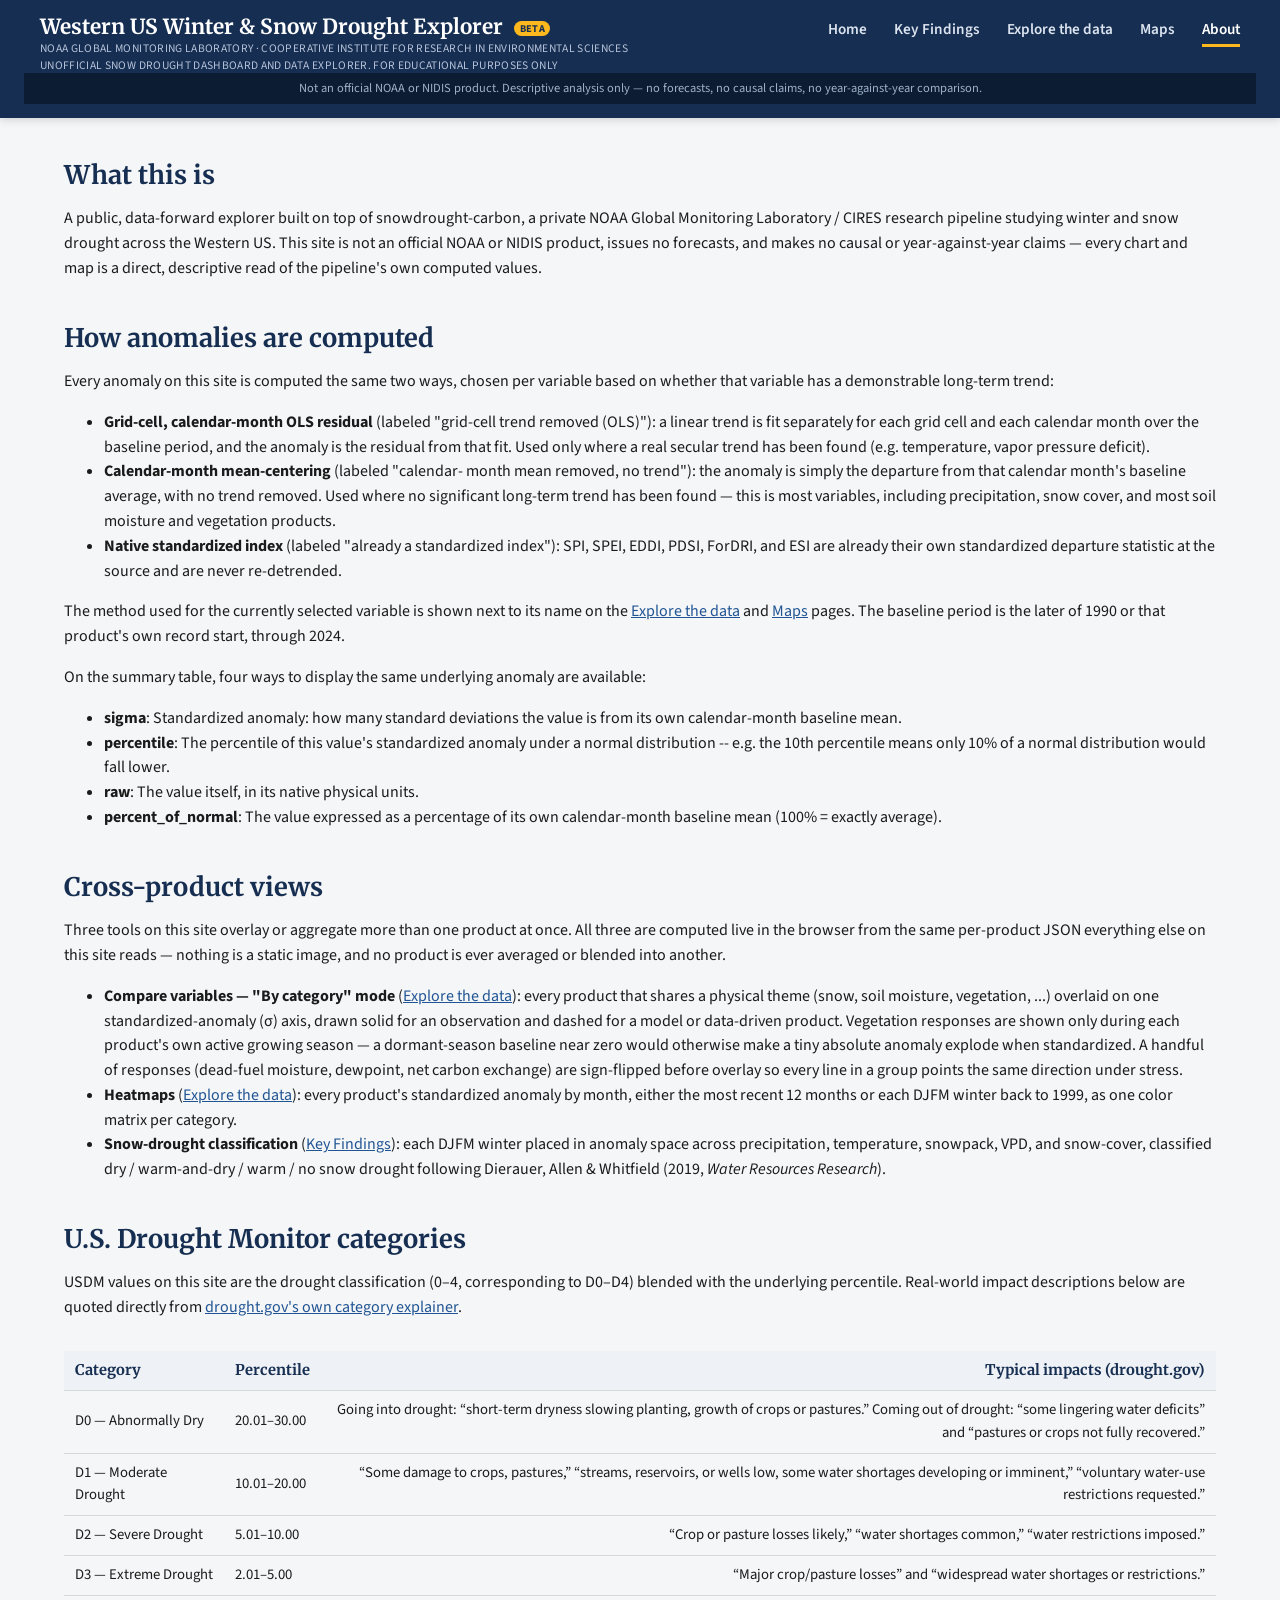
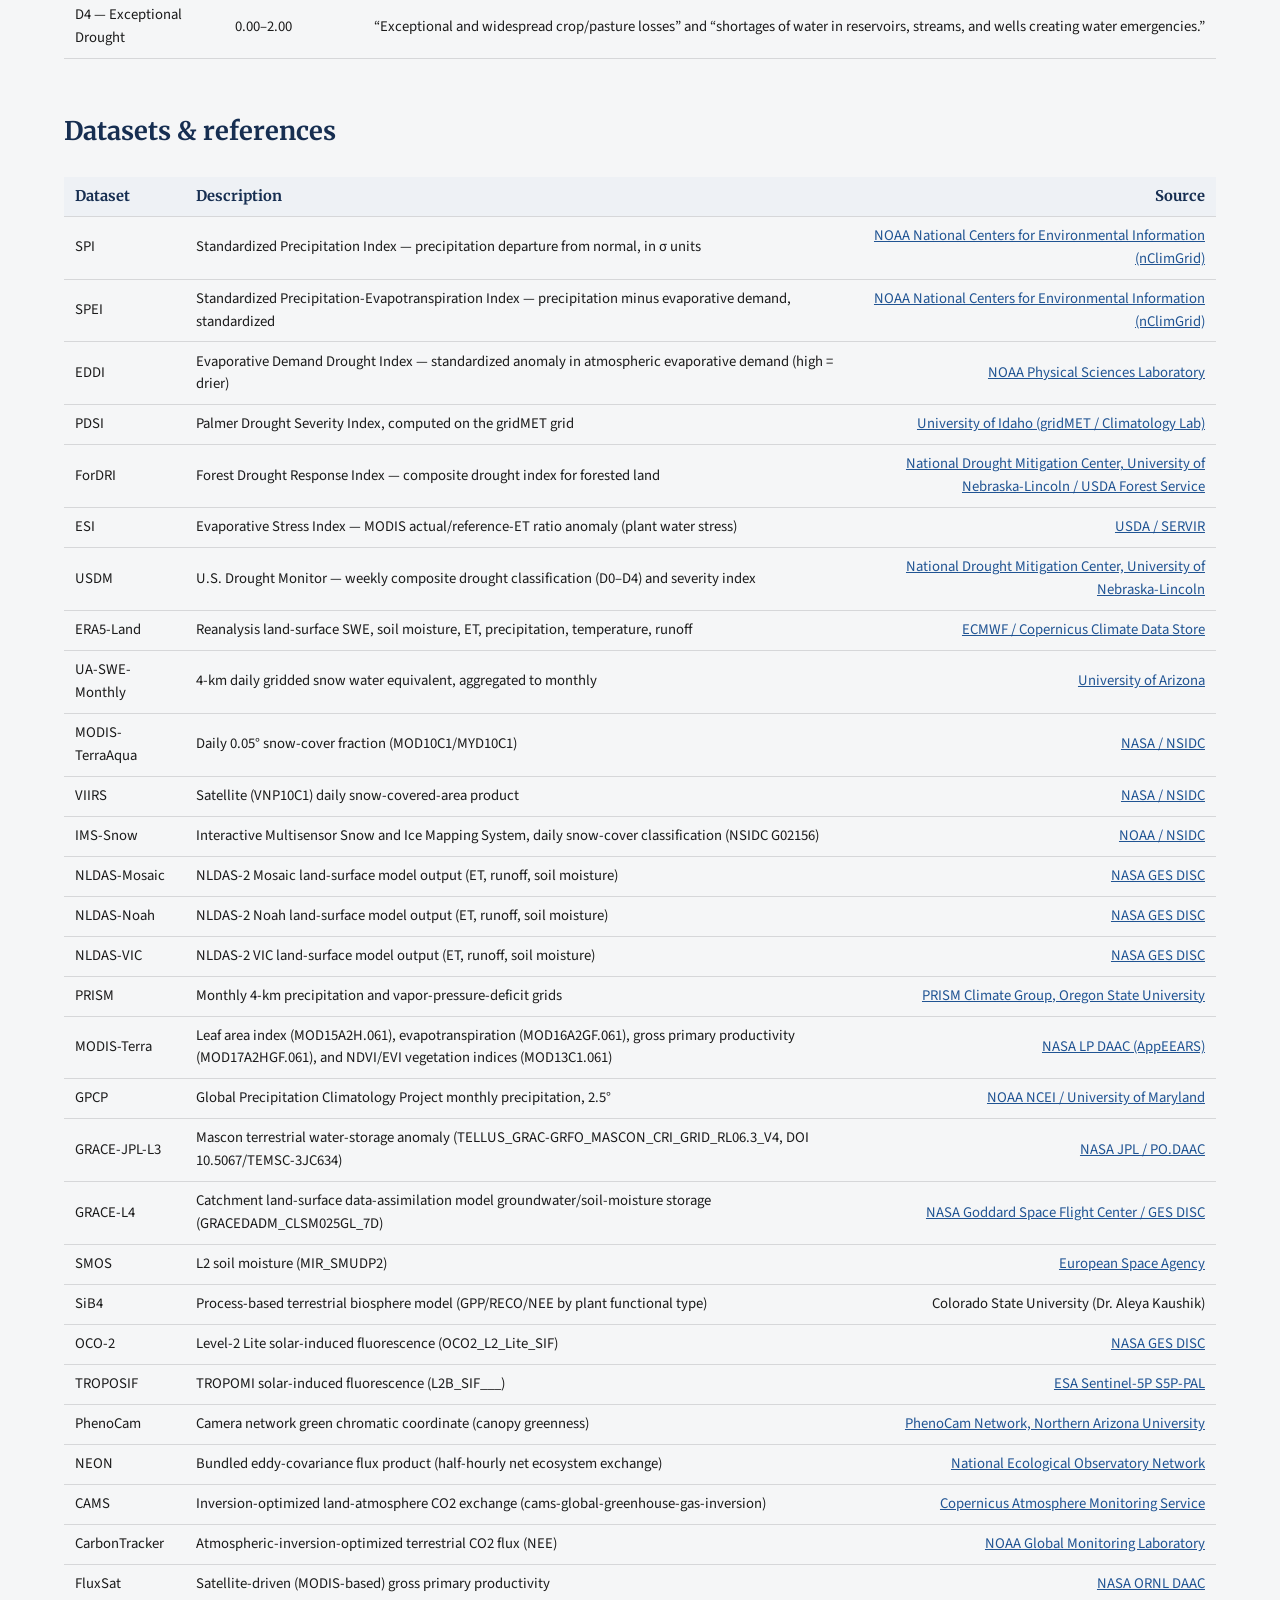
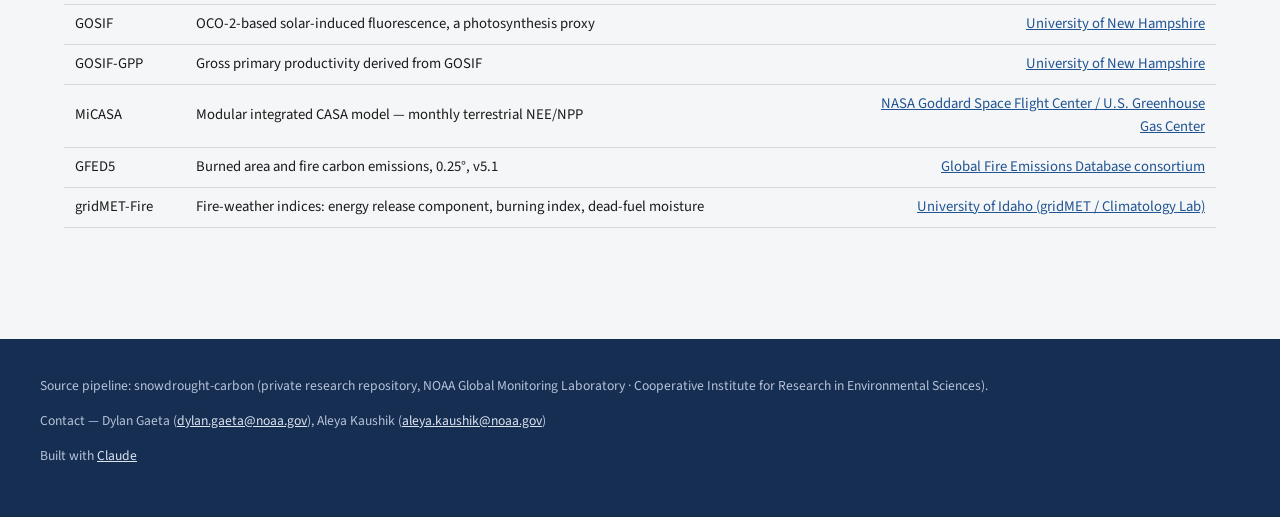
==== about.html @ bb9e718d "Data-driven region UI, accessibility fixes, local-dev R2 fallback, map legend/toggle fixes - Region " ====
<!DOCTYPE html>
<html lang="en">
<head>
<meta charset="UTF-8">
<meta name="viewport" content="width=device-width, initial-scale=1.0">
<meta name="description" content="Methodology, data sources, and references for the Western US Winter &amp; Snow Drought Explorer -- an unofficial, descriptive-only research dashboard.">
<title>About &mdash; 2025-2026 Western US Snow Drought Explorer</title>
<link rel="icon" href="data:image/svg+xml,%3Csvg xmlns='http://www.w3.org/2000/svg' viewBox='0 0 24 24'%3E%3Cg stroke='%23162e51' stroke-width='2' stroke-linecap='round'%3E%3Cline x1='12' y1='2' x2='12' y2='22'/%3E%3Cline x1='4' y1='6' x2='20' y2='18'/%3E%3Cline x1='4' y1='18' x2='20' y2='6'/%3E%3C/g%3E%3C/svg%3E">
<link rel="preconnect" href="https://fonts.googleapis.com">
<link href="https://fonts.googleapis.com/css2?family=Source+Sans+Pro:wght@400;600;700&family=Merriweather:wght@700;900&display=swap" rel="stylesheet">
<link rel="stylesheet" href="css/style.css">
</head>
<body>

<header class="site-header">
  <div class="header-inner">
    <h1 class="wordmark-h1"><a class="wordmark" href="index.html">Western US Winter &amp; Snow Drought Explorer <span class="beta-tag">BETA</span>
      <small>NOAA Global Monitoring Laboratory &middot; Cooperative Institute for Research in Environmental Sciences</small>
      <small>Unofficial snow drought dashboard and data explorer. For educational purposes only</small>
    </a></h1>
    <nav class="site-nav">
      <a href="index.html">Home</a>
      <a href="findings.html">Key Findings</a>
      <a href="explore.html">Explore the data</a>
      <a href="maps.html">Maps</a>
      <a href="about.html" class="active">About</a>
    </nav>
  </div>
  <div class="attribution-bar">
    Not an official NOAA or NIDIS product. Descriptive analysis only &mdash; no forecasts, no causal claims, no year-against-year comparison.
  </div>
</header>

<main>

  <section id="what-this-is">
    <h2>What this is</h2>
    <p>
      A public, data-forward explorer built on top of snowdrought-carbon, a
      private NOAA Global Monitoring Laboratory / CIRES research pipeline
      studying winter and snow drought across the Western US. This site is
      not an official NOAA or NIDIS product, issues no forecasts, and makes
      no causal or year-against-year claims &mdash; every chart and map is a
      direct, descriptive read of the pipeline's own computed values.
    </p>
  </section>

  <section id="methodology">
    <h2>How anomalies are computed</h2>
    <p>
      Every anomaly on this site is computed the same two ways, chosen per
      variable based on whether that variable has a demonstrable long-term
      trend:
    </p>
    <ul>
      <li><strong>Grid-cell, calendar-month OLS residual</strong> (labeled
        "grid-cell trend removed (OLS)"): a linear trend is fit separately
        for each grid cell and each calendar month over the baseline
        period, and the anomaly is the residual from that fit. Used only
        where a real secular trend has been found (e.g. temperature,
        vapor pressure deficit).</li>
      <li><strong>Calendar-month mean-centering</strong> (labeled "calendar-
        month mean removed, no trend"): the anomaly is simply the departure
        from that calendar month's baseline average, with no trend
        removed. Used where no significant long-term trend has been found
        &mdash; this is most variables, including precipitation, snow
        cover, and most soil moisture and vegetation products.</li>
      <li><strong>Native standardized index</strong> (labeled "already a
        standardized index"): SPI, SPEI, EDDI, PDSI, ForDRI, and ESI are
        already their own standardized departure statistic at the source
        and are never re-detrended.</li>
    </ul>
    <p>
      The method used for the currently selected variable is shown next to
      its name on the <a href="explore.html">Explore the data</a> and
      <a href="maps.html">Maps</a> pages. The baseline period is the later
      of 1990 or that product's own record start, through 2024.
    </p>
    <p>
      On the summary table, four ways to display the same underlying
      anomaly are available:
    </p>
    <ul id="value-type-list"></ul>
  </section>

  <section id="cross-product-methodology">
    <h2>Cross-product views</h2>
    <p>
      Three tools on this site overlay or aggregate more than one product at
      once. All three are computed live in the browser from the same
      per-product JSON everything else on this site reads &mdash; nothing is
      a static image, and no product is ever averaged or blended into
      another.
    </p>
    <ul>
      <li><strong>Compare variables &mdash; "By category" mode</strong>
        (<a href="explore.html#compare">Explore the data</a>): every product
        that shares a physical theme (snow, soil moisture, vegetation, ...)
        overlaid on one standardized-anomaly (&sigma;) axis, drawn solid for
        an observation and dashed for a model or data-driven product.
        Vegetation responses are shown only during each product's own active
        growing season &mdash; a dormant-season baseline near zero would
        otherwise make a tiny absolute anomaly explode when standardized. A
        handful of responses (dead-fuel moisture, dewpoint, net carbon
        exchange) are sign-flipped before overlay so every line in a group
        points the same direction under stress.</li>
      <li><strong>Heatmaps</strong> (<a href="explore.html#heatmaps">Explore
        the data</a>): every product's standardized anomaly by month, either
        the most recent 12 months or each DJFM winter back to 1999, as one
        color matrix per category.</li>
      <li><strong>Snow-drought classification</strong>
        (<a href="findings.html">Key Findings</a>): each DJFM winter placed
        in anomaly space across precipitation, temperature, snowpack, VPD,
        and snow-cover, classified dry / warm-and-dry / warm / no snow
        drought following Dierauer, Allen &amp; Whitfield (2019, <em>Water
        Resources Research</em>).</li>
    </ul>
  </section>

  <section id="usdm-classification">
    <h2>U.S. Drought Monitor categories</h2>
    <p>USDM values on this site are the drought classification (0&ndash;4,
      corresponding to D0&ndash;D4) blended with the underlying percentile.
      Real-world impact descriptions below are quoted directly from
      <a href="https://www.drought.gov/explaining-drought-category-maps" target="_blank" rel="noopener">drought.gov's own category explainer</a>.</p>
    <div style="overflow-x:auto;">
      <table class="headline-table">
        <thead><tr><th>Category</th><th>Percentile</th><th>Typical impacts (drought.gov)</th></tr></thead>
        <tbody>
          <tr><td>D0 &mdash; Abnormally Dry</td><td>20.01&ndash;30.00</td><td>Going into drought: &ldquo;short-term dryness slowing planting, growth of crops or pastures.&rdquo; Coming out of drought: &ldquo;some lingering water deficits&rdquo; and &ldquo;pastures or crops not fully recovered.&rdquo;</td></tr>
          <tr><td>D1 &mdash; Moderate Drought</td><td>10.01&ndash;20.00</td><td>&ldquo;Some damage to crops, pastures,&rdquo; &ldquo;streams, reservoirs, or wells low, some water shortages developing or imminent,&rdquo; &ldquo;voluntary water-use restrictions requested.&rdquo;</td></tr>
          <tr><td>D2 &mdash; Severe Drought</td><td>5.01&ndash;10.00</td><td>&ldquo;Crop or pasture losses likely,&rdquo; &ldquo;water shortages common,&rdquo; &ldquo;water restrictions imposed.&rdquo;</td></tr>
          <tr><td>D3 &mdash; Extreme Drought</td><td>2.01&ndash;5.00</td><td>&ldquo;Major crop/pasture losses&rdquo; and &ldquo;widespread water shortages or restrictions.&rdquo;</td></tr>
          <tr><td>D4 &mdash; Exceptional Drought</td><td>0.00&ndash;2.00</td><td>&ldquo;Exceptional and widespread crop/pasture losses&rdquo; and &ldquo;shortages of water in reservoirs, streams, and wells creating water emergencies.&rdquo;</td></tr>
        </tbody>
      </table>
    </div>
  </section>

  <section id="references">
    <h2>Datasets &amp; references</h2>
    <div style="overflow-x:auto;">
      <table class="headline-table">
        <thead><tr><th>Dataset</th><th>Description</th><th>Source</th></tr></thead>
        <tbody>
          <tr><td>SPI</td><td>Standardized Precipitation Index &mdash; precipitation departure from normal, in &sigma; units</td><td><a href="https://www.drought.gov/data-maps-tools/us-gridded-standardized-precipitation-index-spi-nclimgrid-monthly" target="_blank" rel="noopener">NOAA National Centers for Environmental Information (nClimGrid)</a></td></tr>
          <tr><td>SPEI</td><td>Standardized Precipitation-Evapotranspiration Index &mdash; precipitation minus evaporative demand, standardized</td><td><a href="https://www.drought.gov/data-maps-tools/us-gridded-standardized-precipitation-index-spei-nclimgrid-monthly" target="_blank" rel="noopener">NOAA National Centers for Environmental Information (nClimGrid)</a></td></tr>
          <tr><td>EDDI</td><td>Evaporative Demand Drought Index &mdash; standardized anomaly in atmospheric evaporative demand (high = drier)</td><td><a href="https://psl.noaa.gov/eddi/" target="_blank" rel="noopener">NOAA Physical Sciences Laboratory</a></td></tr>
          <tr><td>PDSI</td><td>Palmer Drought Severity Index, computed on the gridMET grid</td><td><a href="https://www.drought.gov/data-maps-tools/us-gridded-palmer-drought-severity-index-pdsi-gridmet" target="_blank" rel="noopener">University of Idaho (gridMET / Climatology Lab)</a></td></tr>
          <tr><td>ForDRI</td><td>Forest Drought Response Index &mdash; composite drought index for forested land</td><td><a href="https://fordri.unl.edu" target="_blank" rel="noopener">National Drought Mitigation Center, University of Nebraska-Lincoln / USDA Forest Service</a></td></tr>
          <tr><td>ESI</td><td>Evaporative Stress Index &mdash; MODIS actual/reference-ET ratio anomaly (plant water stress)</td><td><a href="https://gis1.servirglobal.net/data/esi" target="_blank" rel="noopener">USDA / SERVIR</a></td></tr>
          <tr><td>USDM</td><td>U.S. Drought Monitor &mdash; weekly composite drought classification (D0&ndash;D4) and severity index</td><td><a href="https://droughtmonitor.unl.edu/" target="_blank" rel="noopener">National Drought Mitigation Center, University of Nebraska-Lincoln</a></td></tr>
          <tr><td>ERA5-Land</td><td>Reanalysis land-surface SWE, soil moisture, ET, precipitation, temperature, runoff</td><td><a href="https://cds.climate.copernicus.eu/" target="_blank" rel="noopener">ECMWF / Copernicus Climate Data Store</a></td></tr>
          <tr><td>UA-SWE-Monthly</td><td>4-km daily gridded snow water equivalent, aggregated to monthly</td><td><a href="https://climate.arizona.edu/data/UA_SWE/DailyData_4km" target="_blank" rel="noopener">University of Arizona</a></td></tr>
          <tr><td>MODIS-TerraAqua</td><td>Daily 0.05&deg; snow-cover fraction (MOD10C1/MYD10C1)</td><td><a href="https://nsidc.org/data/mod10c1" target="_blank" rel="noopener">NASA / NSIDC</a></td></tr>
          <tr><td>VIIRS</td><td>Satellite (VNP10C1) daily snow-covered-area product</td><td><a href="https://nsidc.org/data/vnp10c1" target="_blank" rel="noopener">NASA / NSIDC</a></td></tr>
          <tr><td>IMS-Snow</td><td>Interactive Multisensor Snow and Ice Mapping System, daily snow-cover classification (NSIDC G02156)</td><td><a href="https://nsidc.org/data/g02156" target="_blank" rel="noopener">NOAA / NSIDC</a></td></tr>
          <tr><td>NLDAS-Mosaic</td><td>NLDAS-2 Mosaic land-surface model output (ET, runoff, soil moisture)</td><td><a href="https://ldas.gsfc.nasa.gov/nldas" target="_blank" rel="noopener">NASA GES DISC</a></td></tr>
          <tr><td>NLDAS-Noah</td><td>NLDAS-2 Noah land-surface model output (ET, runoff, soil moisture)</td><td><a href="https://ldas.gsfc.nasa.gov/nldas" target="_blank" rel="noopener">NASA GES DISC</a></td></tr>
          <tr><td>NLDAS-VIC</td><td>NLDAS-2 VIC land-surface model output (ET, runoff, soil moisture)</td><td><a href="https://ldas.gsfc.nasa.gov/nldas" target="_blank" rel="noopener">NASA GES DISC</a></td></tr>
          <tr><td>PRISM</td><td>Monthly 4-km precipitation and vapor-pressure-deficit grids</td><td><a href="https://services.nacse.org/prism/data/get/us/4km/" target="_blank" rel="noopener">PRISM Climate Group, Oregon State University</a></td></tr>
          <tr><td>MODIS-Terra</td><td>Leaf area index (MOD15A2H.061), evapotranspiration (MOD16A2GF.061), gross primary productivity (MOD17A2HGF.061), and NDVI/EVI vegetation indices (MOD13C1.061)</td><td><a href="https://appeears.earthdatacloud.nasa.gov/" target="_blank" rel="noopener">NASA LP DAAC (AppEEARS)</a></td></tr>
          <tr><td>GPCP</td><td>Global Precipitation Climatology Project monthly precipitation, 2.5&deg;</td><td><a href="https://www.ncei.noaa.gov/products/global-precipitation-climatology-project" target="_blank" rel="noopener">NOAA NCEI / University of Maryland</a></td></tr>
          <tr><td>GRACE-JPL-L3</td><td>Mascon terrestrial water-storage anomaly (TELLUS_GRAC-GRFO_MASCON_CRI_GRID_RL06.3_V4, DOI 10.5067/TEMSC-3JC634)</td><td><a href="https://podaac.jpl.nasa.gov/dataset/TELLUS_GRAC-GRFO_MASCON_CRI_GRID_RL06.3_V4" target="_blank" rel="noopener">NASA JPL / PO.DAAC</a></td></tr>
          <tr><td>GRACE-L4</td><td>Catchment land-surface data-assimilation model groundwater/soil-moisture storage (GRACEDADM_CLSM025GL_7D)</td><td><a href="https://earth.gsfc.nasa.gov/hydro/data/groundwater-and-soil-moisture-conditions-grace-data-assimilation" target="_blank" rel="noopener">NASA Goddard Space Flight Center / GES DISC</a></td></tr>
          <tr><td>SMOS</td><td>L2 soil moisture (MIR_SMUDP2)</td><td><a href="https://earth.esa.int/eogateway/missions/smos" target="_blank" rel="noopener">European Space Agency</a></td></tr>
          <tr><td>SiB4</td><td>Process-based terrestrial biosphere model (GPP/RECO/NEE by plant functional type)</td><td>Colorado State University (Dr. Aleya Kaushik)</td></tr>
          <tr><td>OCO-2</td><td>Level-2 Lite solar-induced fluorescence (OCO2_L2_Lite_SIF)</td><td><a href="https://disc.gsfc.nasa.gov/" target="_blank" rel="noopener">NASA GES DISC</a></td></tr>
          <tr><td>TROPOSIF</td><td>TROPOMI solar-induced fluorescence (L2B_SIF___)</td><td><a href="https://s5p-pal.com/" target="_blank" rel="noopener">ESA Sentinel-5P S5P-PAL</a></td></tr>
          <tr><td>PhenoCam</td><td>Camera network green chromatic coordinate (canopy greenness)</td><td><a href="https://phenocam.nau.edu/" target="_blank" rel="noopener">PhenoCam Network, Northern Arizona University</a></td></tr>
          <tr><td>NEON</td><td>Bundled eddy-covariance flux product (half-hourly net ecosystem exchange)</td><td><a href="https://data.neonscience.org/data-products/DP4.00200.001" target="_blank" rel="noopener">National Ecological Observatory Network</a></td></tr>
          <tr><td>CAMS</td><td>Inversion-optimized land-atmosphere CO2 exchange (cams-global-greenhouse-gas-inversion)</td><td><a href="https://ads.atmosphere.copernicus.eu/" target="_blank" rel="noopener">Copernicus Atmosphere Monitoring Service</a></td></tr>
          <tr><td>CarbonTracker</td><td>Atmospheric-inversion-optimized terrestrial CO2 flux (NEE)</td><td><a href="https://gml.noaa.gov/ccgg/carbontracker/" target="_blank" rel="noopener">NOAA Global Monitoring Laboratory</a></td></tr>
          <tr><td>FluxSat</td><td>Satellite-driven (MODIS-based) gross primary productivity</td><td><a href="https://www.earthdata.nasa.gov/data/catalog/ornl-cloud-fluxsat-gpp-fpar-1835-2" target="_blank" rel="noopener">NASA ORNL DAAC</a></td></tr>
          <tr><td>GOSIF</td><td>OCO-2-based solar-induced fluorescence, a photosynthesis proxy</td><td><a href="https://data.globalecology.unh.edu/data/GOSIF_v2/Monthly/" target="_blank" rel="noopener">University of New Hampshire</a></td></tr>
          <tr><td>GOSIF-GPP</td><td>Gross primary productivity derived from GOSIF</td><td><a href="https://data.globalecology.unh.edu/data/GOSIF-GPP_v3/Monthly/Mean/" target="_blank" rel="noopener">University of New Hampshire</a></td></tr>
          <tr><td>MiCASA</td><td>Modular integrated CASA model &mdash; monthly terrestrial NEE/NPP</td><td><a href="https://earth.gov/ghgcenter/data-catalog/micasa-carbonflux-grid-v1" target="_blank" rel="noopener">NASA Goddard Space Flight Center / U.S. Greenhouse Gas Center</a></td></tr>
          <tr><td>GFED5</td><td>Burned area and fire carbon emissions, 0.25&deg;, v5.1</td><td><a href="https://www.globalfiredata.org/data.html" target="_blank" rel="noopener">Global Fire Emissions Database consortium</a></td></tr>
          <tr><td>gridMET-Fire</td><td>Fire-weather indices: energy release component, burning index, dead-fuel moisture</td><td><a href="https://www.northwestknowledge.net/metdata/data" target="_blank" rel="noopener">University of Idaho (gridMET / Climatology Lab)</a></td></tr>
        </tbody>
      </table>
    </div>
  </section>

</main>

<footer class="site-footer">
  <div class="footer-inner">
    <p>
      Source pipeline: snowdrought-carbon (private research repository, NOAA
      Global Monitoring Laboratory &middot; Cooperative Institute for
      Research in Environmental Sciences).
    </p>
    <p id="contact">
      Contact &mdash;
      Dylan Gaeta (<a href="mailto:dylan.gaeta@noaa.gov">dylan.gaeta@noaa.gov</a>),
      Aleya Kaushik (<a href="mailto:aleya.kaushik@noaa.gov">aleya.kaushik@noaa.gov</a>)
    </p>
    <p id="built-with">Built with <a href="https://claude.com/claude-code" target="_blank" rel="noopener">Claude</a></p>
  </div>
</footer>

<script src="js/common.js"></script>
<script>
async function init() {
  await loadManifest();
  const list = document.getElementById("value-type-list");
  Object.entries(manifest.value_type_glossary || {}).forEach(([key, text]) => {
    const li = document.createElement("li");
    li.innerHTML = `<strong>${key}</strong>: ${text}`;
    list.appendChild(li);
  });
}
init();
</script>
</body>
</html>
---- css/style.css ----
/* Design tokens drawn from the USWDS/NOAA drought.gov institutional family
   (navy/blue/gold token system, Source Sans Pro + Merriweather) -- no NOAA,
   NIDIS, or NSIDC logos/seals reproduced; this is an independent research
   site, not an official federal page, so no .gov trust banner either. */
:root {
  --navy: #162e51;
  --blue: #0071bc;
  --blue-dark: #205493;
  --gold: #fdb81e;
  --bg: #f5f6f7;
  --bg-panel: #ffffff;
  --border: #d6d7d9;
  --text: #1b1b1b;
  --text-muted: #565c65;

  --cat-drought: #8C6D31;
  --cat-snow: #56B4E9;
  --cat-climate: #C43C39;
  --cat-precipitation: #1F4E79;
  --cat-soil_moisture: #2878B5;
  --cat-vegetation: #228B22;
  --cat-fire: #4D4D4D;

  --font-heading: 'Merriweather', Georgia, serif;
  --font-body: 'Source Sans Pro', -apple-system, BlinkMacSystemFont, 'Segoe UI', sans-serif;

  --radius-sm: 6px;
  --radius-md: 10px;
  --shadow-sm: 0 1px 2px rgba(22, 46, 81, 0.06), 0 1px 1px rgba(22, 46, 81, 0.04);
  --shadow-md: 0 4px 12px rgba(22, 46, 81, 0.10), 0 1px 3px rgba(22, 46, 81, 0.08);
  --shadow-focus: 0 0 0 3px rgba(0, 113, 188, 0.28);
  --transition: 150ms ease;
}

* { box-sizing: border-box; }

:focus-visible {
  outline: 2px solid var(--blue);
  outline-offset: 2px;
}

html { scroll-behavior: smooth; }

body {
  margin: 0;
  font-family: var(--font-body);
  font-size: 16px;
  line-height: 1.55;
  color: var(--text);
  background: var(--bg);
}

h1, h2, h3, h4 { font-family: var(--font-heading); color: var(--navy); line-height: 1.25; }
h1 { font-size: 2.3rem; margin: 0 0 0.4em; }
h2 { font-size: 1.6rem; margin: 1.6em 0 0.6em; }
h3 { font-size: 1.2rem; margin: 1.2em 0 0.5em; }
p { margin: 0 0 1em; }
a { color: var(--blue-dark); transition: color var(--transition); }
a:hover { color: var(--navy); }

.site-header {
  background: var(--navy);
  color: #fff;
  padding: 0.9rem 1.5rem;
  box-shadow: 0 2px 8px rgba(0, 0, 0, 0.15);
  position: sticky;
  top: 0;
  z-index: 10;
}
.site-header .header-inner {
  max-width: 1200px;
  margin: 0 auto;
  display: flex;
  align-items: baseline;
  justify-content: space-between;
  flex-wrap: wrap;
  gap: 0.5rem 1.5rem;
}
.site-header .wordmark {
  font-family: var(--font-heading);
  font-size: 1.3rem;
  font-weight: 700;
  color: #fff;
  text-decoration: none;
}
/* Wraps the wordmark link in a real <h1> for accessibility (every page was
   missing a level-one heading) without affecting layout at all -- the h1's
   own box is removed from the flow, so header-inner's flex layout treats
   the <a> inside it exactly as before. */
.wordmark-h1 { display: contents; }
.beta-tag {
  display: inline-block;
  vertical-align: middle;
  margin-left: 0.4rem;
  padding: 0.1em 0.5em;
  font-family: var(--font-body);
  font-size: 0.65rem;
  font-weight: 700;
  letter-spacing: 0.04em;
  color: var(--navy);
  background: var(--gold);
  border-radius: 999px;
}
.site-header .wordmark small {
  display: block;
  font-family: var(--font-body);
  font-size: 0.72rem;
  font-weight: 400;
  color: #b6c2d9;
  letter-spacing: 0.03em;
  text-transform: uppercase;
  margin-top: 2px;
}
.site-nav a {
  color: #dce4f0;
  text-decoration: none;
  margin-left: 1.5rem;
  font-size: 0.95rem;
  font-weight: 600;
  padding-bottom: 4px;
  border-bottom: 3px solid transparent;
}
.site-nav a:first-child { margin-left: 0; }
.site-nav a:hover, .site-nav a.active {
  color: #fff;
  border-bottom-color: var(--gold);
}

.attribution-bar {
  background: #0b1c33;
  color: #9fb0c9;
  font-size: 0.78rem;
  padding: 0.35rem 1.5rem;
  text-align: center;
}

main { max-width: 1200px; margin: 0 auto; padding: 0 1.5rem 3rem; }
main section[id] { scroll-margin-top: 5rem; }


.panel {
  background: var(--bg-panel);
  border: 1px solid var(--border);
  border-radius: var(--radius-md);
  box-shadow: var(--shadow-sm);
  padding: 1.75rem;
  margin-bottom: 1.75rem;
}

table.headline-table {
  width: 100%;
  border-collapse: collapse;
  font-size: 0.92rem;
  margin: 1em 0;
}
table.headline-table caption { text-align: left; font-size: 0.85rem; color: var(--text-muted); margin-bottom: 0.5em; }
table.headline-table th, table.headline-table td {
  border-bottom: 1px solid var(--border);
  padding: 0.55em 0.75em;
  text-align: right;
}
table.headline-table th:first-child, table.headline-table td:first-child,
table.headline-table th:nth-child(2), table.headline-table td:nth-child(2) {
  text-align: left;
}
table.headline-table thead th {
  background: #eef1f5;
  color: var(--navy);
  font-family: var(--font-heading);
  font-weight: 700;
  position: sticky;
  top: 0;
}
table.headline-table tbody tr:not(.group-row):hover td { background: #f7f9fb; }
table.headline-table tbody tr:not(.group-row) { transition: background var(--transition); }
/* Stress = this variable's own physical direction of drought/heat stress
   (not raw arithmetic sign -- e.g. EDDI/VPD/temperature are "stress" when
   POSITIVE, snow/soil-moisture/precip are "stress" when NEGATIVE). Relief =
   the opposite direction for that same variable. */
table.headline-table td.stress { color: #a0290f; font-weight: 600; }
table.headline-table td.relief { color: #205493; font-weight: 600; }
table.headline-table tr.group-row td {
  background: #f5f6f7;
  color: var(--navy);
  font-weight: 700;
  font-size: 0.82rem;
  text-transform: uppercase;
  letter-spacing: 0.03em;
  padding-top: 0.7em;
}

/* Winter (DJF/DJFM) vs growing-season (AMJJ) window, color-coded so the two
   comparison windows read apart at a glance. */
table.headline-table td.window-winter { background: #dceafc; color: #0b3d68; font-weight: 600; }
table.headline-table td.window-growing { background: #fbe2ec; color: #7a1240; font-weight: 600; }
.window-chip {
  display: inline-block;
  padding: 0.05em 0.5em;
  border-radius: 3px;
  font-weight: 700;
}
.window-chip.window-winter { background: #dceafc; color: #0b3d68; }
.window-chip.window-growing { background: #fbe2ec; color: #7a1240; }

.figure-grid {
  display: grid;
  grid-template-columns: repeat(auto-fit, minmax(320px, 1fr));
  gap: 1.5rem;
}
.figure-card {
  background: var(--bg-panel);
  border: 1px solid var(--border);
  border-radius: 4px;
  overflow: hidden;
}
.figure-card img { width: 100%; display: block; }
.figure-card .caption { padding: 0.9rem 1rem; font-size: 0.92rem; color: var(--text-muted); }
.figure-card .caption strong { color: var(--text); }

.category-chip {
  display: inline-block;
  padding: 0.15em 0.6em;
  border-radius: 999px;
  font-size: 0.78rem;
  font-weight: 700;
  color: #fff;
}

/* --- Explorer page --- */
.explorer-layout {
  display: grid;
  grid-template-columns: 260px 1fr;
  gap: 1.5rem;
  align-items: start;
}
@media (max-width: 820px) {
  .explorer-layout { grid-template-columns: 1fr; }
}

.category-tabs { display: flex; flex-direction: column; gap: 0.3rem; }
.category-tab {
  display: block;
  text-align: left;
  border: none;
  border-left: 4px solid transparent;
  background: var(--bg-panel);
  padding: 0.65rem 0.9rem;
  font-family: var(--font-body);
  font-size: 0.95rem;
  font-weight: 600;
  color: var(--text);
  cursor: pointer;
  border-radius: var(--radius-sm);
  transition: background var(--transition), border-color var(--transition), transform var(--transition);
}
.category-tab:hover { background: #eef1f5; transform: translateX(2px); }
.category-tab.active {
  border-left-color: var(--cat, var(--blue));
  background: #eef1f5;
  box-shadow: var(--shadow-sm);
}

.product-search-wrap { position: relative; max-width: 480px; margin-bottom: 1.1rem; }
.product-search-wrap input[type="search"] {
  width: 100%;
  font-family: var(--font-body);
  font-size: 0.95rem;
  padding: 0.6rem 0.9rem;
  border: 1px solid var(--border);
  border-radius: var(--radius-sm);
  box-sizing: border-box;
  transition: border-color var(--transition), box-shadow var(--transition);
}
.product-search-wrap input[type="search"]:focus-visible {
  border-color: var(--blue); box-shadow: var(--shadow-focus); outline: none;
}
.search-results {
  display: none;
  position: absolute;
  z-index: 20;
  top: 100%;
  left: 0;
  right: 0;
  margin-top: 4px;
  background: #fff;
  border: 1px solid var(--border);
  border-radius: var(--radius-sm);
  box-shadow: var(--shadow-md);
  max-height: 320px;
  overflow-y: auto;
}
.search-result {
  display: block;
  width: 100%;
  text-align: left;
  font-family: var(--font-body);
  font-size: 0.9rem;
  padding: 0.55rem 0.9rem;
  border: none;
  border-bottom: 1px solid var(--border);
  background: #fff;
  cursor: pointer;
}
.search-result:last-child { border-bottom: none; }
.search-result:hover { background: #eef1f5; }
.search-result-category { display: block; font-size: 0.78rem; color: var(--text-muted); }

.selector-row {
  display: flex;
  flex-wrap: wrap;
  gap: 0.8rem;
  align-items: center;
  margin-bottom: 1.1rem;
}
.selector-row select {
  font-family: var(--font-body);
  font-size: 0.95rem;
  padding: 0.5rem 2.1rem 0.5rem 0.75rem;
  border: 1px solid var(--border);
  border-radius: var(--radius-sm);
  background: #fff url("data:image/svg+xml,%3Csvg xmlns='http://www.w3.org/2000/svg' width='12' height='8' viewBox='0 0 12 8'%3E%3Cpath fill='%23565c65' d='M1 1l5 5 5-5'/%3E%3C/svg%3E") no-repeat right 0.8rem center;
  -webkit-appearance: none;
  appearance: none;
  min-width: 180px;
  cursor: pointer;
  transition: border-color var(--transition), box-shadow var(--transition);
}
.selector-row select:hover { border-color: var(--blue); }
.selector-row select:focus-visible { border-color: var(--blue); box-shadow: var(--shadow-focus); outline: none; }

.value-glossary { font-size: 0.85rem; color: var(--text-muted); margin: -0.4rem 0 1rem; font-style: italic; }
.compare-pickers select { min-width: 220px; }

.region-toggle, .view-tabs {
  display: inline-flex;
  border: 1px solid var(--border);
  border-radius: var(--radius-sm);
  overflow: hidden;
  box-shadow: var(--shadow-sm);
}
.region-toggle button, .view-tabs button {
  border: none;
  background: #fff;
  padding: 0.5rem 1rem;
  font-family: var(--font-body);
  font-size: 0.9rem;
  font-weight: 600;
  cursor: pointer;
  color: var(--text-muted);
  border-right: 1px solid var(--border);
  transition: background var(--transition), color var(--transition);
}
.region-toggle button:last-child, .view-tabs button:last-child { border-right: none; }
.region-toggle button:hover:not(.active), .view-tabs button:hover:not(.active) { background: #eef1f5; color: var(--text); }
.region-toggle button.active, .view-tabs button.active { background: var(--blue-dark); color: #fff; }

.view-panel { display: none; }
.view-panel.active { display: block; animation: fade-in 180ms ease; }
@keyframes fade-in { from { opacity: 0; } to { opacity: 1; } }

.map-controls { display: flex; flex-wrap: wrap; gap: 0.8rem; margin-bottom: 0.8rem; }
.map-image-wrap {
  text-align: center;
  background: #fff;
  border: 1px solid var(--border);
  border-radius: var(--radius-md);
  box-shadow: var(--shadow-sm);
  padding: 0.75rem;
}
.map-image-wrap img { max-width: 100%; height: auto; border-radius: var(--radius-sm); }
.embedded-map-note { font-size: 0.9rem; color: var(--text-muted); margin-bottom: 0.5rem; }
body.embedded .site-header, body.embedded .attribution-bar { display: none; }
body.embedded main { padding-top: 1rem; }
.embedded-map-iframe {
  width: 100%;
  height: 600px;
  border: 1px solid var(--border);
  border-radius: var(--radius-md);
  box-shadow: var(--shadow-sm);
}
.finding-card h3 { margin-top: 0; }
.finding-note { color: var(--text-muted); font-size: 0.9rem; margin-top: 0.6rem; margin-bottom: 0; }
/* Matches code/11_context_SnowDroughtQuadrants_analyze.py's own
   figsize=(12.0, 10.2) -- that script never calls set_aspect('equal'), so
   this is the source figure's actual proportions, not a forced square. */
#quadrant-chart { max-width: 720px; aspect-ratio: 12 / 10.2; margin: 0 auto; }
.map-empty, .chart-empty { color: var(--text-muted); font-style: italic; padding: 2rem; text-align: center; }

.boundary-toggle { display: inline-flex; align-items: center; gap: 0.4rem; font-size: 0.9rem; color: var(--text-muted); cursor: pointer; }
.year-slider-wrap { display: inline-flex; align-items: center; gap: 0.6rem; max-width: 100%; }
.year-slider-wrap #ol-year-slider { width: 220px; max-width: 40vw; }
.year-slider-wrap button {
  font-family: var(--font-body);
  font-size: 0.85rem;
  padding: 0.5rem 0.9rem;
  border: 1px solid var(--border);
  border-radius: var(--radius-sm);
  background: var(--bg-panel);
  cursor: pointer;
  transition: background var(--transition), color var(--transition);
}
.year-slider-wrap button.active { background: var(--navy); color: #fff; }
.year-slider-caption { font-size: 0.85rem; color: var(--text-muted); white-space: nowrap; }
.year-slider-bound { font-size: 0.8rem; color: var(--text-muted); }
.year-slider-value { font-size: 0.9rem; font-weight: 700; color: var(--navy); min-width: 3.2em; }
.year-slider-value.inactive { color: var(--text-muted); font-weight: 600; }
#ol-map-wrap {
  background: #fff;
  border: 1px solid var(--border);
  border-radius: var(--radius-md);
  box-shadow: var(--shadow-sm);
  padding: 0.75rem;
}
#ol-map { height: 520px; border-radius: var(--radius-sm); overflow: hidden; }
#ol-legend {
  margin-top: 0.6rem;
  font-size: 0.85rem;
  color: var(--text-muted);
}
.ol-legend-label {
  display: block;
  margin-bottom: 0.5rem;
  font-size: 0.9rem;
  font-weight: 600;
  color: var(--text);
}
.ol-legend-scale {
  display: flex;
  /* tick labels below are position:absolute and don't add to this row's own
     height, so this margin is the only thing keeping later content from
     overlapping them -- tall enough for the two staggered label rows below */
  margin-bottom: 2.4rem;
}
.ol-legend-swatch { position: relative; display: inline-block; width: 34px; height: 16px; flex-shrink: 0; }
.ol-legend-tick {
  position: absolute;
  left: 0;
  top: 100%;
  transform: translateX(-50%);
  margin-top: 5px;
  font-size: 12px;
  white-space: nowrap;
  color: var(--text-muted);
}
/* Every boundary is labeled, but adjacent boundaries are only 34px apart --
   staggering alternating labels onto a second row doubles their effective
   horizontal clearance to 68px so the text never overlaps. */
.ol-legend-tick-row2 { margin-top: 22px; }
.ol-legend-tick-last { left: 100%; }
#ol-query-readout { margin-top: 0.6rem; font-size: 0.9rem; color: var(--text); min-height: 1.2em; }
.ol-actions { display: flex; flex-wrap: wrap; gap: 0.6rem; margin-top: 0.8rem; }
.ol-actions button, .ol-actions a {
  font-family: var(--font-body);
  font-size: 0.85rem;
  font-weight: 600;
  padding: 0.4rem 0.8rem;
  border: 1px solid var(--border);
  border-radius: var(--radius-sm);
  background: #fff;
  color: var(--navy);
  cursor: pointer;
  text-decoration: none;
  transition: background var(--transition), border-color var(--transition);
}
.ol-actions button:hover, .ol-actions a:hover { background: #eef1f5; border-color: var(--blue); }

.series-toggle {
  display: inline-flex;
  border: 1px solid var(--border);
  border-radius: var(--radius-sm);
  overflow: hidden;
  margin-bottom: 0.8rem;
  box-shadow: var(--shadow-sm);
}
.series-toggle button {
  border: none;
  background: #fff;
  padding: 0.45rem 0.9rem;
  font-size: 0.88rem;
  font-weight: 600;
  cursor: pointer;
  color: var(--text-muted);
  border-right: 1px solid var(--border);
  transition: background var(--transition), color var(--transition);
}
.series-toggle button:last-child { border-right: none; }
.series-toggle button:hover:not(.active):not(:disabled) { background: #eef1f5; color: var(--text); }
.series-toggle button.active { background: var(--navy); color: #fff; }
.series-toggle button:disabled { cursor: not-allowed; }

.product-meta {
  font-size: 0.85rem;
  color: var(--text-muted);
  margin-bottom: 1.1rem;
  padding: 0.5rem 0.8rem;
  background: #f5f6f7;
  border-radius: var(--radius-sm);
  display: inline-block;
}
.product-meta p { margin: 0; }
.product-meta p + p { margin-top: 0.35rem; }
.product-glossary { color: var(--text); font-size: 0.92rem; }
.product-facts { font-size: 0.85rem; color: var(--text-muted); }

.see-also { font-size: 0.9rem; color: var(--text-muted); margin-top: -0.5rem; }

.site-footer {
  background: var(--navy);
  color: #b6c2d9;
  padding: 2.25rem 1.5rem;
  margin-top: 3rem;
  font-size: 0.85rem;
}
.site-footer .footer-inner { max-width: 1200px; margin: 0 auto; }
.site-footer p { margin: 0 0 0.9rem; }
.site-footer a { color: #dce4f0; transition: color var(--transition); }
.site-footer a:hover { color: #fff; }
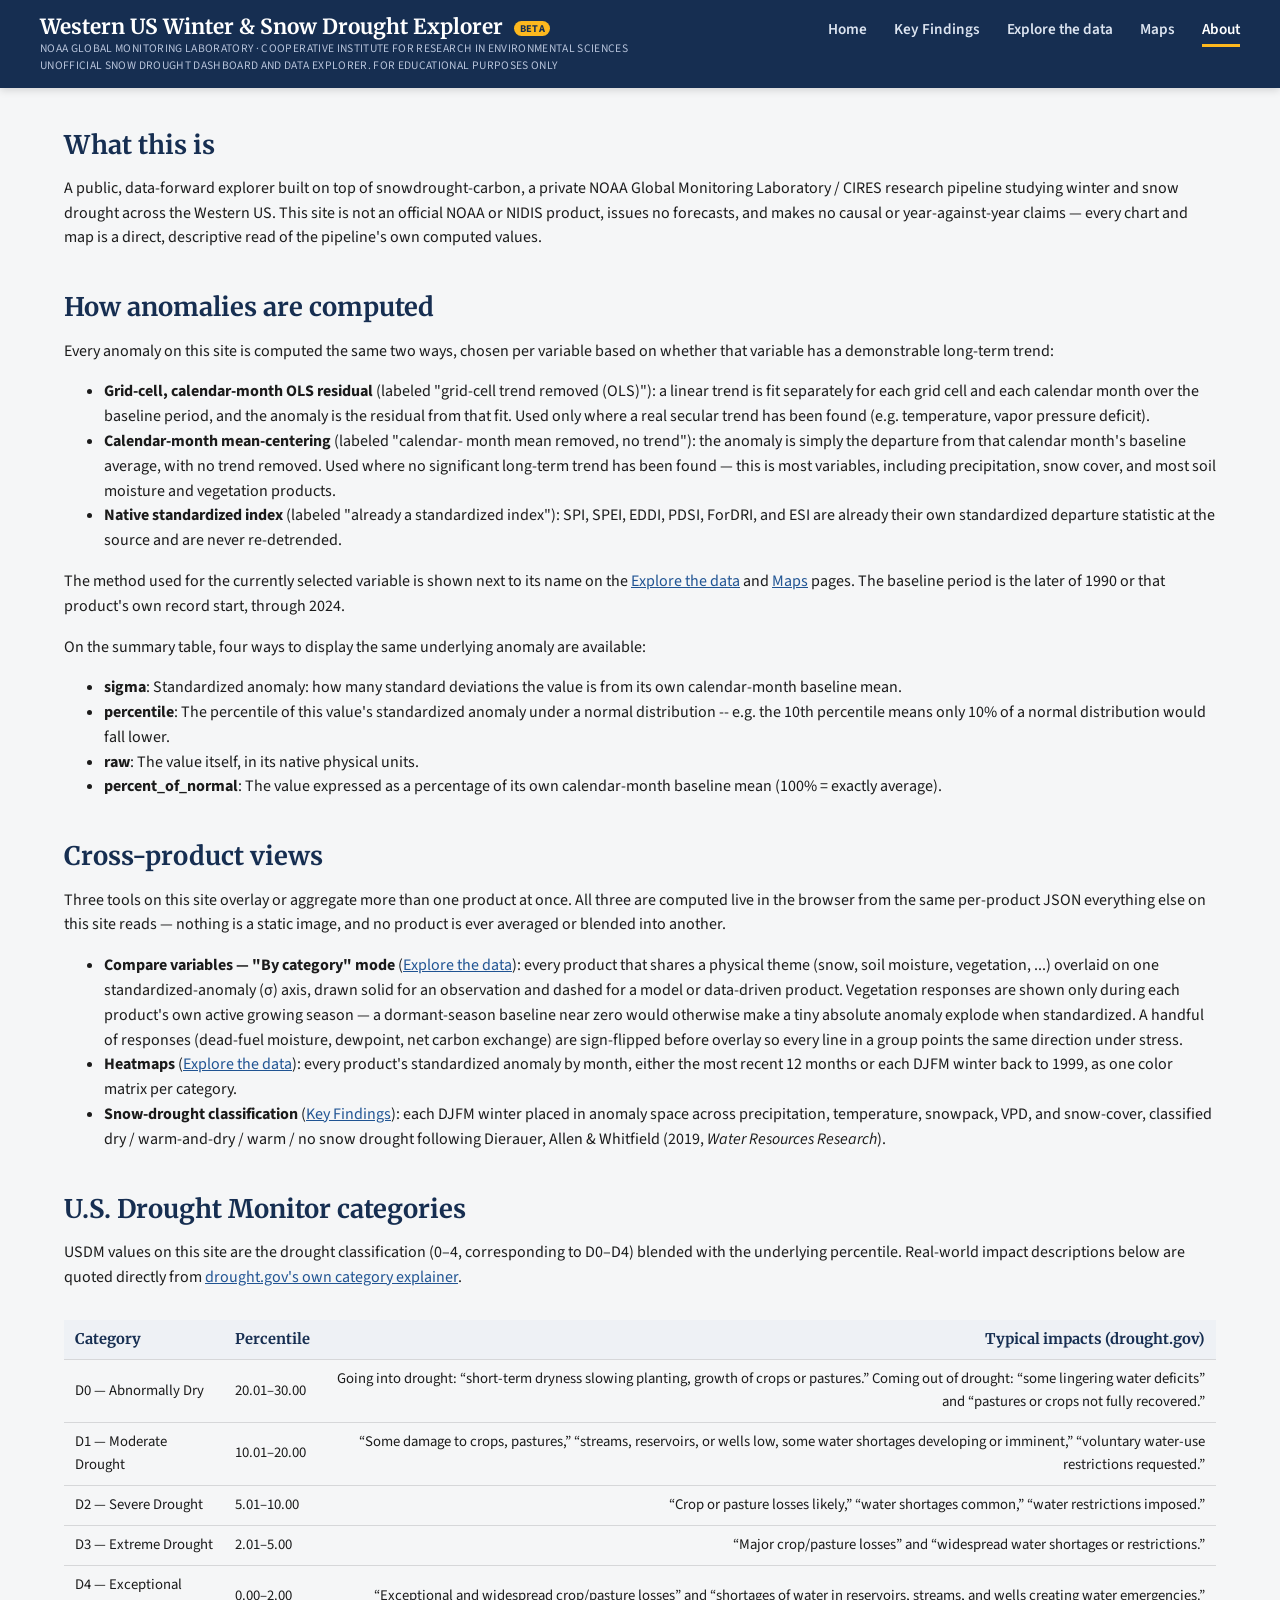
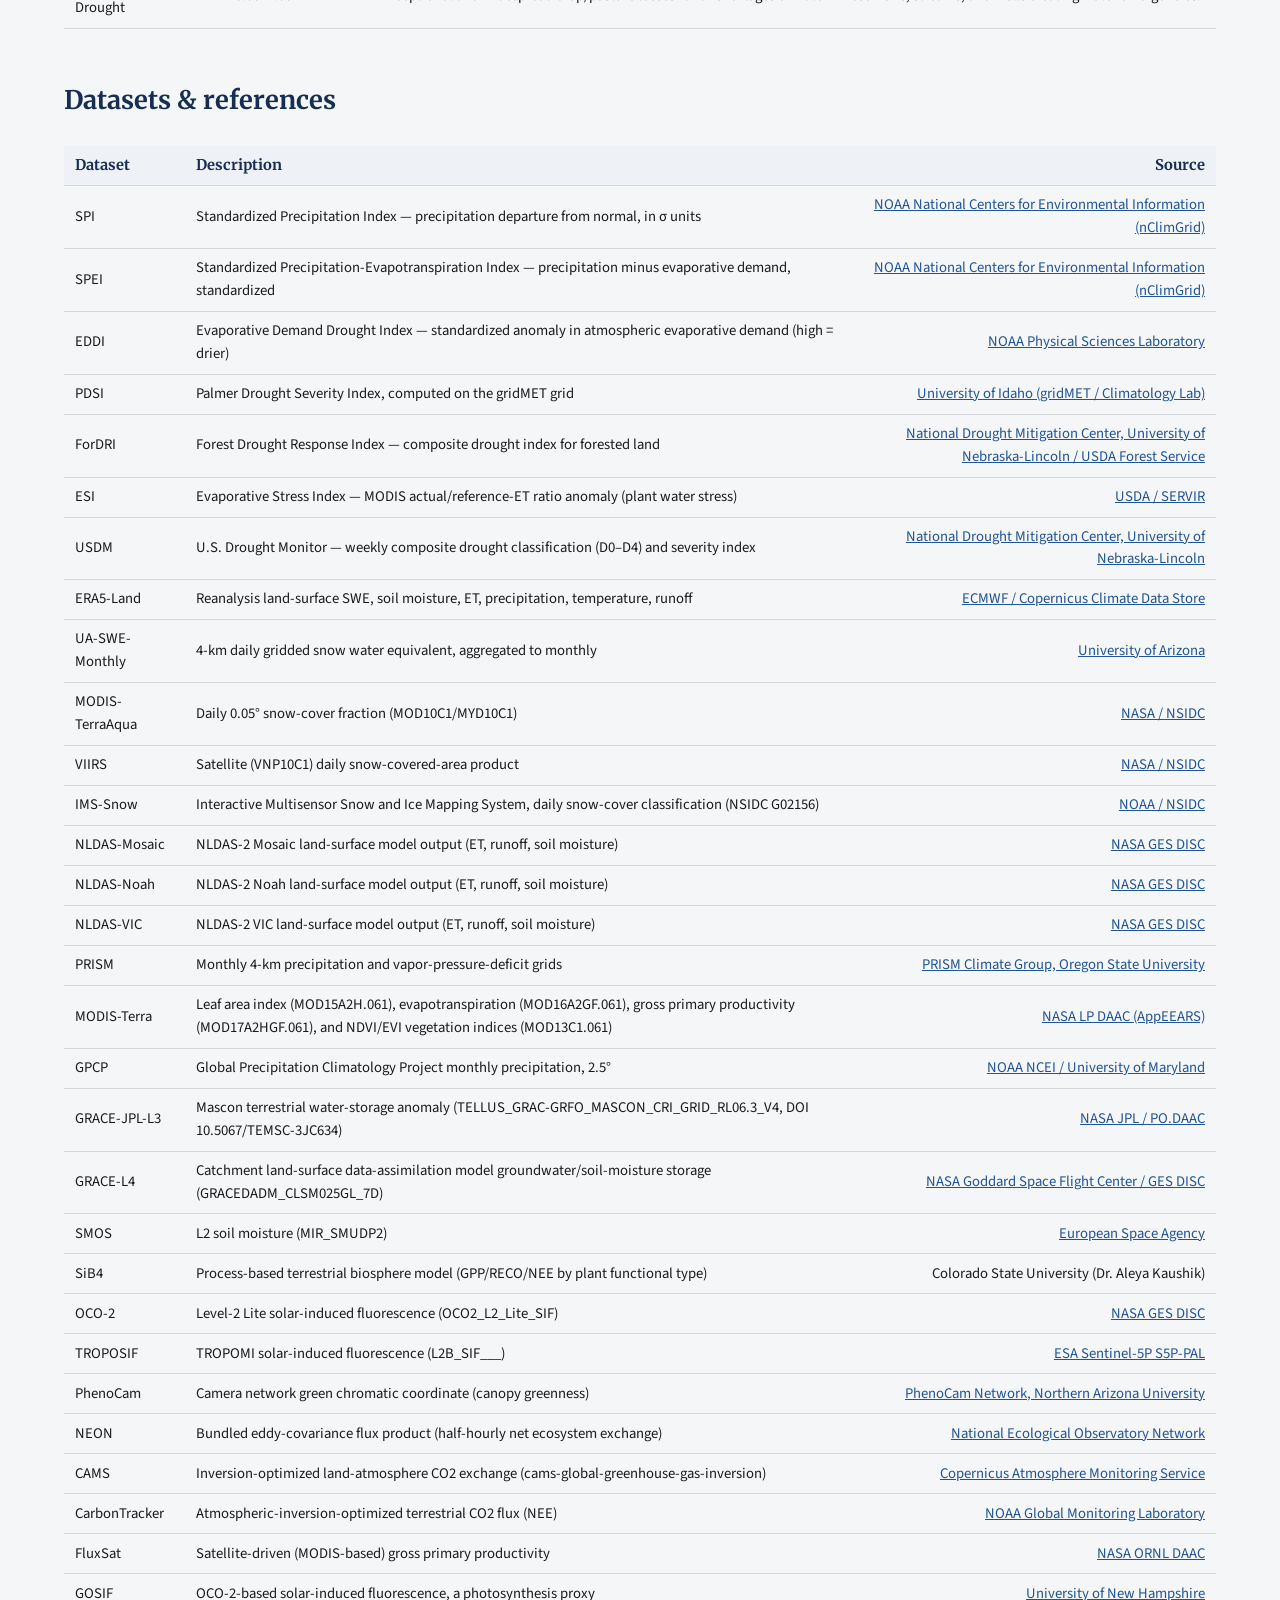
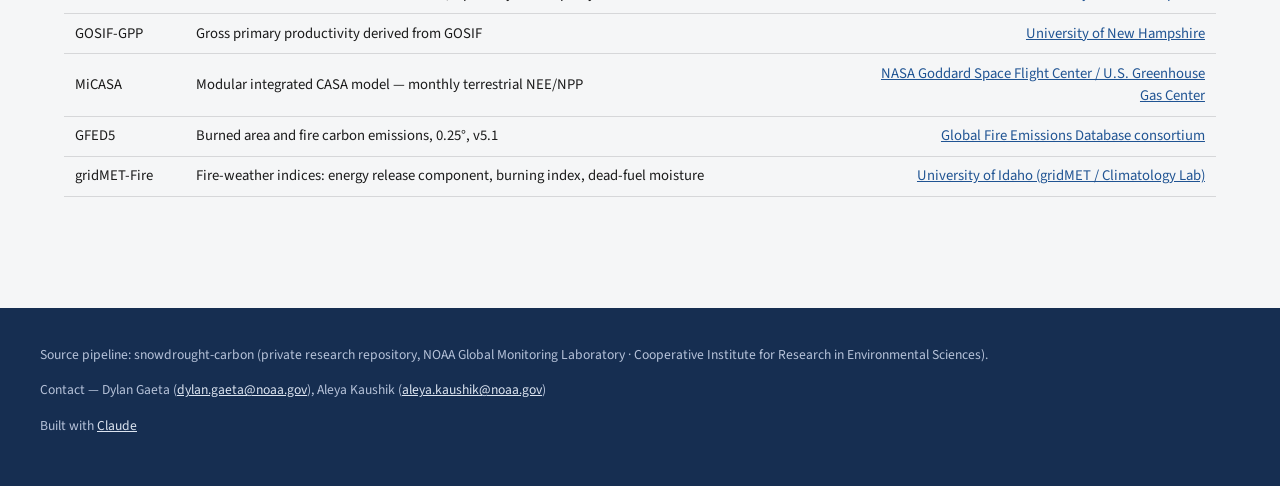
==== commit 2c40468b: "Remove header attribution bar; fix embedded map iframe scroll-in-a-box - Drop the "Not an official N" ====
--- a/about.html
+++ b/about.html
@@ -25,9 +25,6 @@
       <a href="maps.html">Maps</a>
       <a href="about.html" class="active">About</a>
     </nav>
-  </div>
-  <div class="attribution-bar">
-    Not an official NOAA or NIDIS product. Descriptive analysis only &mdash; no forecasts, no causal claims, no year-against-year comparison.
   </div>
 </header>
 
--- a/css/style.css
+++ b/css/style.css
@@ -124,14 +124,6 @@
 .site-nav a:hover, .site-nav a.active {
   color: #fff;
   border-bottom-color: var(--gold);
-}
-
-.attribution-bar {
-  background: #0b1c33;
-  color: #9fb0c9;
-  font-size: 0.78rem;
-  padding: 0.35rem 1.5rem;
-  text-align: center;
 }
 
 main { max-width: 1200px; margin: 0 auto; padding: 0 1.5rem 3rem; }
@@ -369,11 +361,25 @@
 }
 .map-image-wrap img { max-width: 100%; height: auto; border-radius: var(--radius-sm); }
 .embedded-map-note { font-size: 0.9rem; color: var(--text-muted); margin-bottom: 0.5rem; }
-body.embedded .site-header, body.embedded .attribution-bar { display: none; }
-body.embedded main { padding-top: 1rem; }
+body.embedded .site-header { display: none; }
+body.embedded main { padding: 0.5rem; }
+/* maps.html's own heading/intro/search/category-tabs/product picker are all
+   redundant with the page already embedding it (Explore already has its own
+   picker and passes the selection via URL hash) -- shown, they doubled the
+   page inside the iframe and forced an internal scrollbar ("buried in a
+   scrollable box"). Only the map itself + its own per-view controls stay. */
+body.embedded #interactive-maps > h2,
+body.embedded #interactive-maps > p,
+body.embedded .product-search-wrap,
+body.embedded .category-tabs,
+body.embedded .selector-row,
+body.embedded .product-meta {
+  display: none;
+}
+body.embedded .explorer-layout { grid-template-columns: 1fr; gap: 0; }
 .embedded-map-iframe {
   width: 100%;
-  height: 600px;
+  min-height: 300px;
   border: 1px solid var(--border);
   border-radius: var(--radius-md);
   box-shadow: var(--shadow-sm);
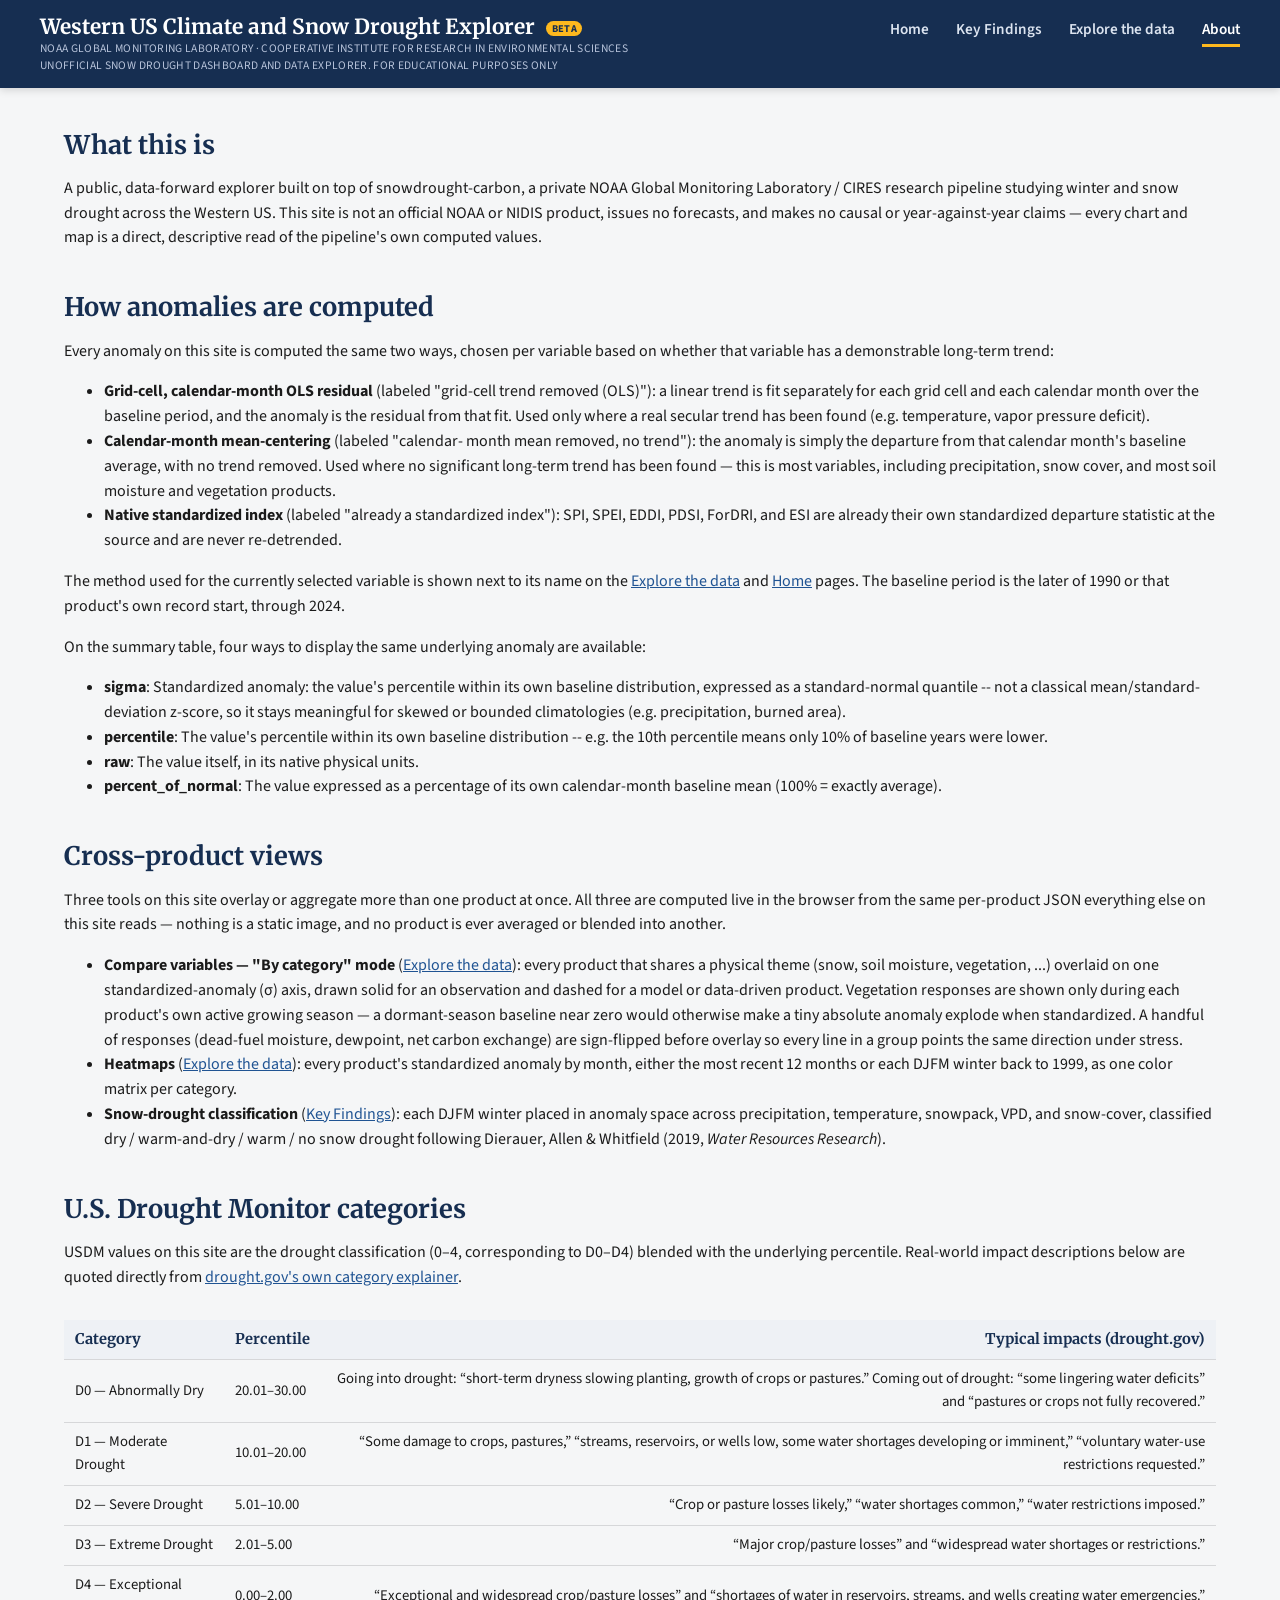
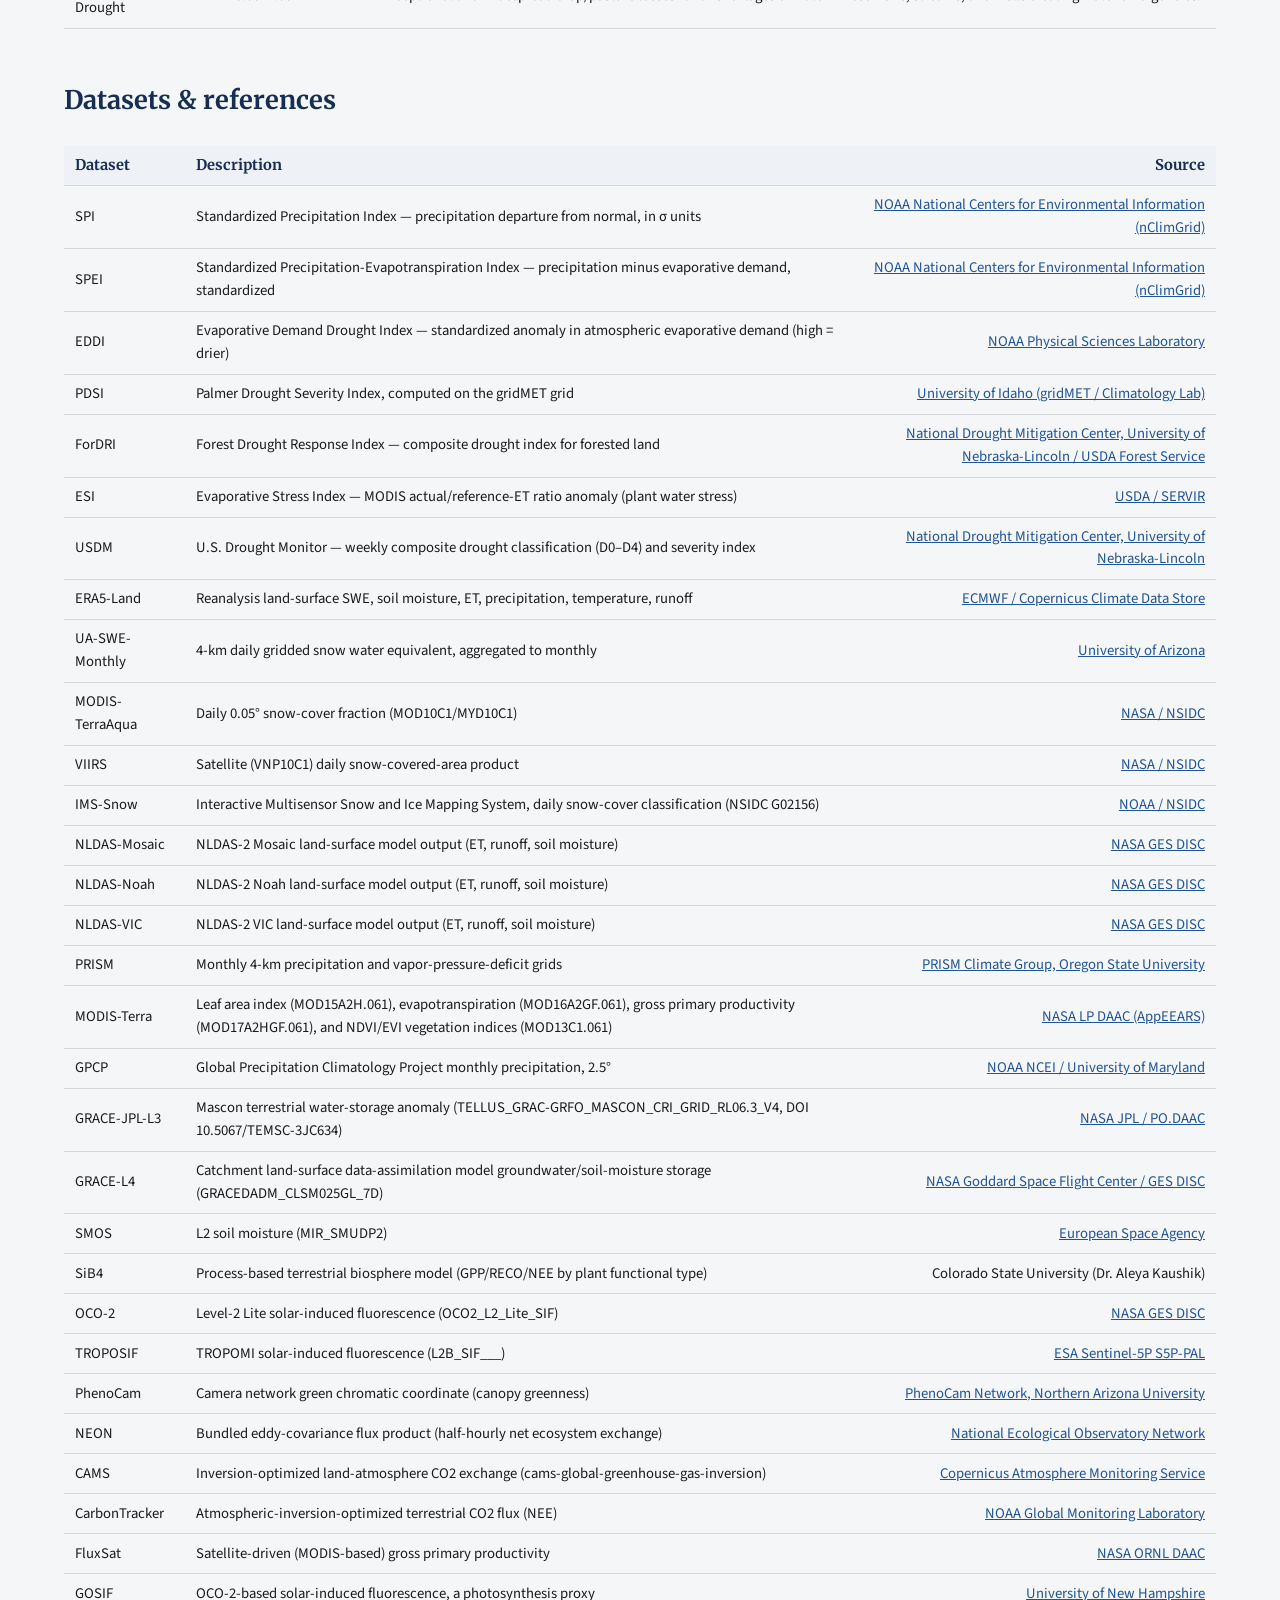
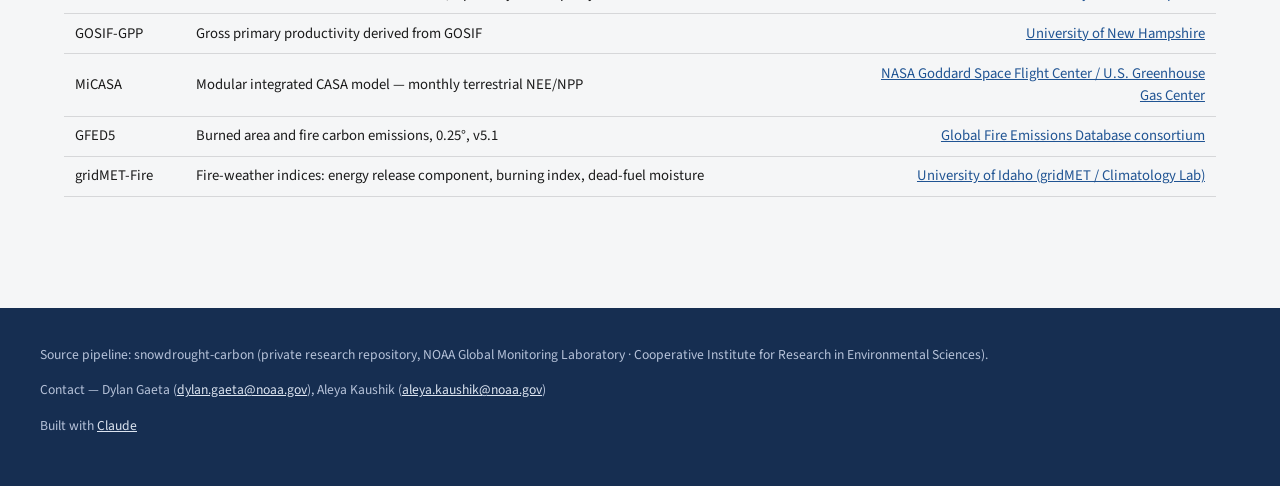
==== commit 89c68e40: "Home/Explore restructure, redesigned map legend and layout, detrend-clarity badges, latest pipeline " ====
--- a/about.html
+++ b/about.html
@@ -3,8 +3,8 @@
 <head>
 <meta charset="UTF-8">
 <meta name="viewport" content="width=device-width, initial-scale=1.0">
-<meta name="description" content="Methodology, data sources, and references for the Western US Winter &amp; Snow Drought Explorer -- an unofficial, descriptive-only research dashboard.">
-<title>About &mdash; 2025-2026 Western US Snow Drought Explorer</title>
+<meta name="description" content="Methodology, data sources, and references for the Western US Climate and Snow Drought Explorer -- an unofficial, descriptive-only research dashboard.">
+<title>About &mdash; 2025-2026 Western US Climate and Snow Drought Explorer</title>
 <link rel="icon" href="data:image/svg+xml,%3Csvg xmlns='http://www.w3.org/2000/svg' viewBox='0 0 24 24'%3E%3Cg stroke='%23162e51' stroke-width='2' stroke-linecap='round'%3E%3Cline x1='12' y1='2' x2='12' y2='22'/%3E%3Cline x1='4' y1='6' x2='20' y2='18'/%3E%3Cline x1='4' y1='18' x2='20' y2='6'/%3E%3C/g%3E%3C/svg%3E">
 <link rel="preconnect" href="https://fonts.googleapis.com">
 <link href="https://fonts.googleapis.com/css2?family=Source+Sans+Pro:wght@400;600;700&family=Merriweather:wght@700;900&display=swap" rel="stylesheet">
@@ -14,7 +14,7 @@
 
 <header class="site-header">
   <div class="header-inner">
-    <h1 class="wordmark-h1"><a class="wordmark" href="index.html">Western US Winter &amp; Snow Drought Explorer <span class="beta-tag">BETA</span>
+    <h1 class="wordmark-h1"><a class="wordmark" href="index.html">Western US Climate and Snow Drought Explorer <span class="beta-tag">BETA</span>
       <small>NOAA Global Monitoring Laboratory &middot; Cooperative Institute for Research in Environmental Sciences</small>
       <small>Unofficial snow drought dashboard and data explorer. For educational purposes only</small>
     </a></h1>
@@ -22,7 +22,6 @@
       <a href="index.html">Home</a>
       <a href="findings.html">Key Findings</a>
       <a href="explore.html">Explore the data</a>
-      <a href="maps.html">Maps</a>
       <a href="about.html" class="active">About</a>
     </nav>
   </div>
@@ -70,7 +69,7 @@
     <p>
       The method used for the currently selected variable is shown next to
       its name on the <a href="explore.html">Explore the data</a> and
-      <a href="maps.html">Maps</a> pages. The baseline period is the later
+      <a href="index.html">Home</a> pages. The baseline period is the later
       of 1990 or that product's own record start, through 2024.
     </p>
     <p>
--- a/css/style.css
+++ b/css/style.css
@@ -218,6 +218,23 @@
   color: #fff;
 }
 
+/* Whether a response's anomaly had a real per-grid-cell trend removed (OLS)
+   vs. just a calendar-month mean subtracted (no trend removed) vs. is
+   already a standardized index where detrending doesn't apply -- three
+   genuinely different statistics, so always color-coded and spelled out,
+   never left to a "detrend method" line buried in smaller text. */
+.detrend-badge {
+  display: inline-block;
+  padding: 0.05em 0.5em;
+  border-radius: 3px;
+  font-weight: 700;
+  font-size: 0.78rem;
+  white-space: nowrap;
+}
+.detrend-badge.detrend-ols { background: #ede3fb; color: #4c2889; }
+.detrend-badge.detrend-mean_centered { background: #eef1f5; color: #3d4451; }
+.detrend-badge.detrend-native_index { background: #e3f3ea; color: #1f6b41; }
+
 /* --- Explorer page --- */
 .explorer-layout {
   display: grid;
@@ -363,17 +380,21 @@
 .embedded-map-note { font-size: 0.9rem; color: var(--text-muted); margin-bottom: 0.5rem; }
 body.embedded .site-header { display: none; }
 body.embedded main { padding: 0.5rem; }
-/* maps.html's own heading/intro/search/category-tabs/product picker are all
-   redundant with the page already embedding it (Explore already has its own
-   picker and passes the selection via URL hash) -- shown, they doubled the
-   page inside the iframe and forced an internal scrollbar ("buried in a
-   scrollable box"). Only the map itself + its own per-view controls stay. */
+/* index.html's own heading/intro/search/category-tabs/product picker (plus
+   its footer and "see also" line, now that the homepage carries those too)
+   are all redundant with the page already embedding it (Explore already has
+   its own picker and passes the selection via URL hash) -- shown, they
+   doubled the page inside the iframe and forced an internal scrollbar
+   ("buried in a scrollable box"). Only the map itself + its own per-view
+   controls stay. */
 body.embedded #interactive-maps > h2,
 body.embedded #interactive-maps > p,
 body.embedded .product-search-wrap,
 body.embedded .category-tabs,
 body.embedded .selector-row,
-body.embedded .product-meta {
+body.embedded .product-meta,
+body.embedded .see-also,
+body.embedded .site-footer {
   display: none;
 }
 body.embedded .explorer-layout { grid-template-columns: 1fr; gap: 0; }
@@ -416,10 +437,32 @@
   border-radius: var(--radius-md);
   box-shadow: var(--shadow-sm);
   padding: 0.75rem;
-}
-#ol-map { height: 520px; border-radius: var(--radius-sm); overflow: hidden; }
+  /* Once the map's own width follows its real (near-square) aspect ratio
+     instead of stretching to fill the panel, the panel's own width leaves a
+     lot of empty space to the map's right -- the legend, pixel readout, and
+     action buttons live there now instead of stacked below the map. */
+  display: grid;
+  grid-template-columns: max-content 1fr;
+  gap: 1.25rem;
+  align-items: start;
+}
+@media (max-width: 820px) {
+  #ol-map-wrap { grid-template-columns: 1fr; }
+}
+/* The Fullscreen API hands the whole viewport to #ol-map-wrap -- let the map
+   grow to use that space instead of staying pinned at its normal 600px. */
+#ol-map-wrap:fullscreen { align-content: start; }
+#ol-map-wrap:fullscreen #ol-map { height: calc(100vh - 1.5rem); }
+/* aspect-ratio is set from the real domain extent in js/map-viewer.js
+   (initInteractiveMap) -- height stays fixed and width follows from it, so
+   the grid column above sizes to the map's own real proportions rather than
+   stretching. This height is also the fallback before that JS runs. */
+#ol-map { height: 500px; width: auto; border-radius: var(--radius-sm); overflow: hidden; }
+@media (max-width: 820px) {
+  #ol-map { width: 100%; height: auto; }
+}
+.ol-sidebar { min-width: 200px; }
 #ol-legend {
-  margin-top: 0.6rem;
   font-size: 0.85rem;
   color: var(--text-muted);
 }
@@ -431,30 +474,36 @@
   color: var(--text);
 }
 .ol-legend-scale {
+  /* Vertical, not a horizontal bar -- the sidebar this lives in is narrow
+     and tall, so bins stack top-to-bottom (highest value on top, the
+     standard vertical-colorbar convention) instead of needing a bar wider
+     than the column it's in. Tick text sits to the right of each swatch, so
+     there's no fixed-width-per-swatch constraint to fight regardless of how
+     many digits a value needs. */
   display: flex;
-  /* tick labels below are position:absolute and don't add to this row's own
-     height, so this margin is the only thing keeping later content from
-     overlapping them -- tall enough for the two staggered label rows below */
-  margin-bottom: 2.4rem;
-}
-.ol-legend-swatch { position: relative; display: inline-block; width: 34px; height: 16px; flex-shrink: 0; }
+  flex-direction: column;
+  margin-bottom: 1rem;
+}
+/* The tick label is positioned outside the swatch's own right edge (below),
+   so the swatch itself only fills part of the row -- leaving it 100% wide
+   left no room for that label and it overflowed straight past the sidebar's
+   edge, clipped and invisible (confirmed: values like "91" rendering as a
+   clipped "9"). */
+.ol-legend-swatch { position: relative; display: block; width: calc(100% - 48px); height: 22px; }
 .ol-legend-tick {
   position: absolute;
-  left: 0;
-  top: 100%;
-  transform: translateX(-50%);
-  margin-top: 5px;
+  left: 100%;
+  top: 50%;
+  transform: translateY(-50%);
+  margin-left: 8px;
   font-size: 12px;
   white-space: nowrap;
   color: var(--text-muted);
 }
-/* Every boundary is labeled, but adjacent boundaries are only 34px apart --
-   staggering alternating labels onto a second row doubles their effective
-   horizontal clearance to 68px so the text never overlaps. */
-.ol-legend-tick-row2 { margin-top: 22px; }
-.ol-legend-tick-last { left: 100%; }
 #ol-query-readout { margin-top: 0.6rem; font-size: 0.9rem; color: var(--text); min-height: 1.2em; }
-.ol-actions { display: flex; flex-wrap: wrap; gap: 0.6rem; margin-top: 0.8rem; }
+/* Vertical, not the horizontal wrapping row this used when it sat in the
+   full-width space below the map -- the sidebar column is narrow. */
+.ol-actions { display: flex; flex-direction: column; gap: 0.5rem; margin-top: 0.8rem; }
 .ol-actions button, .ol-actions a {
   font-family: var(--font-body);
   font-size: 0.85rem;
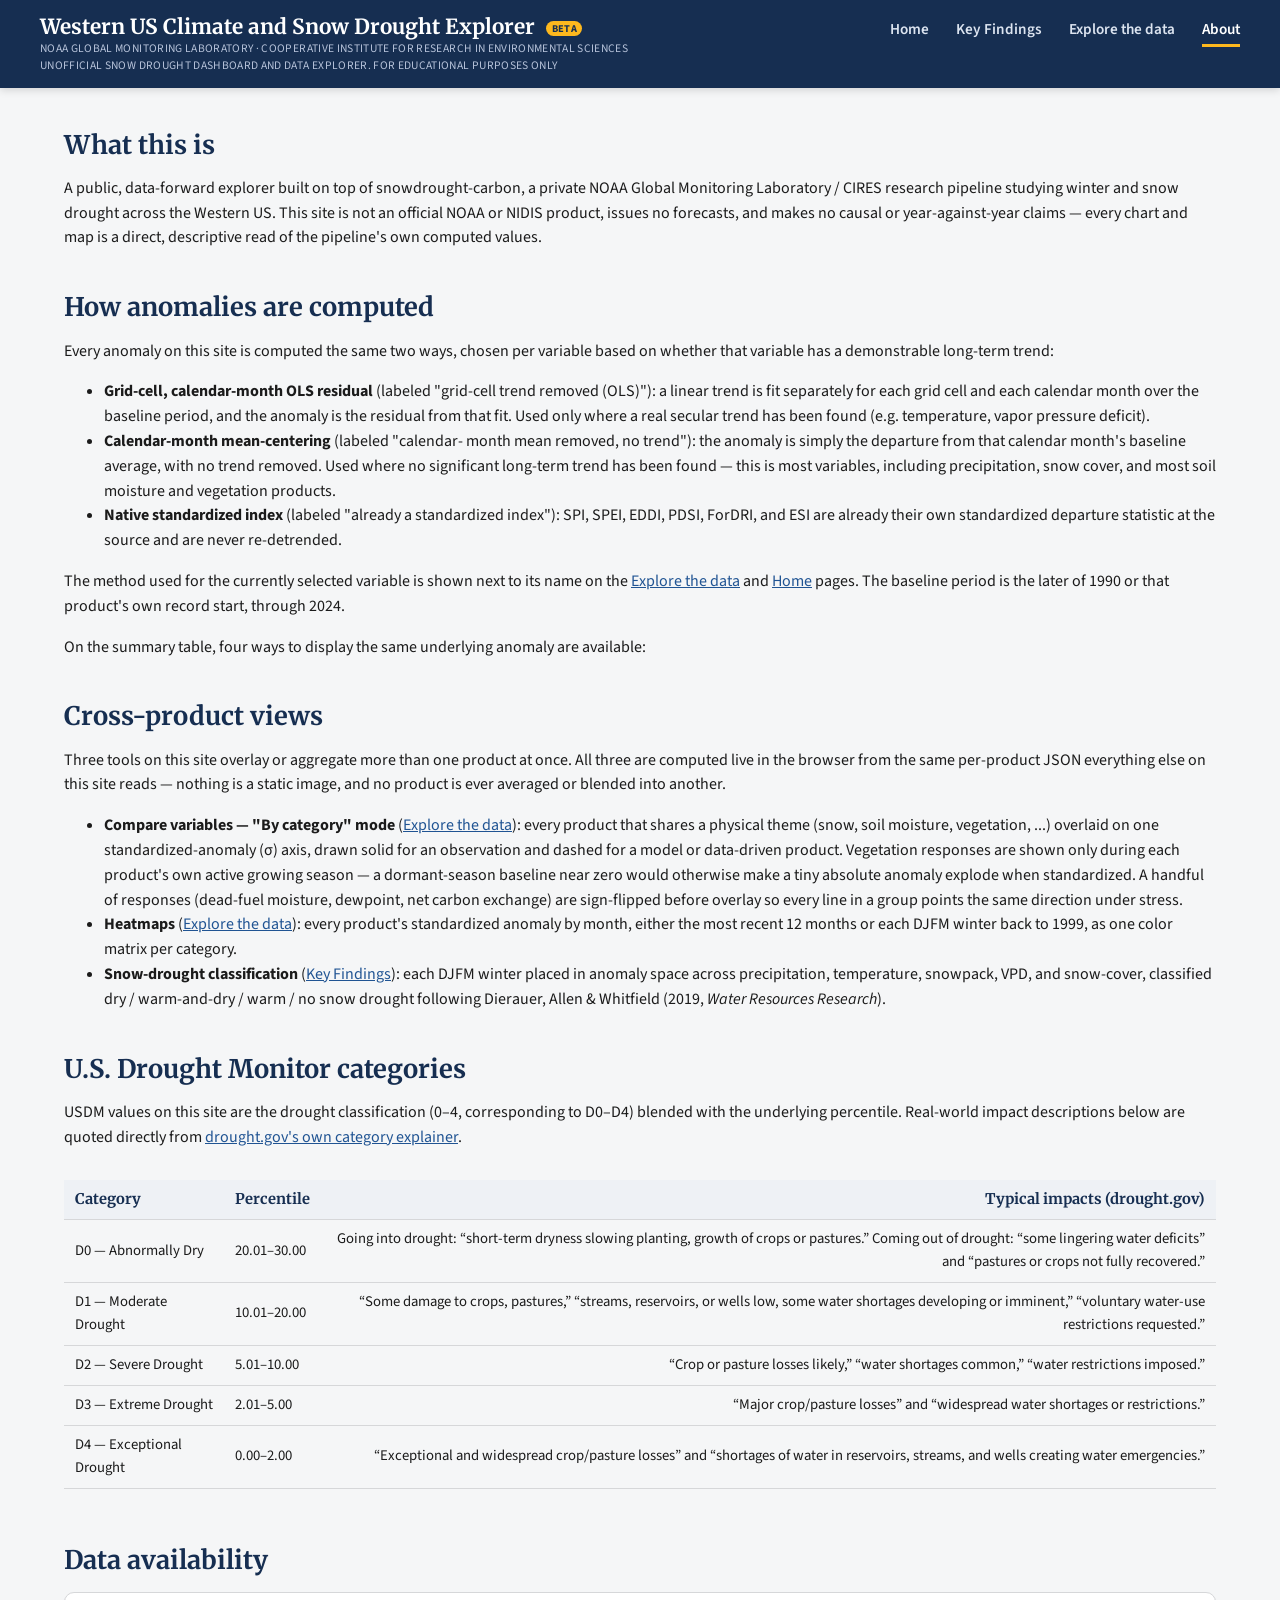
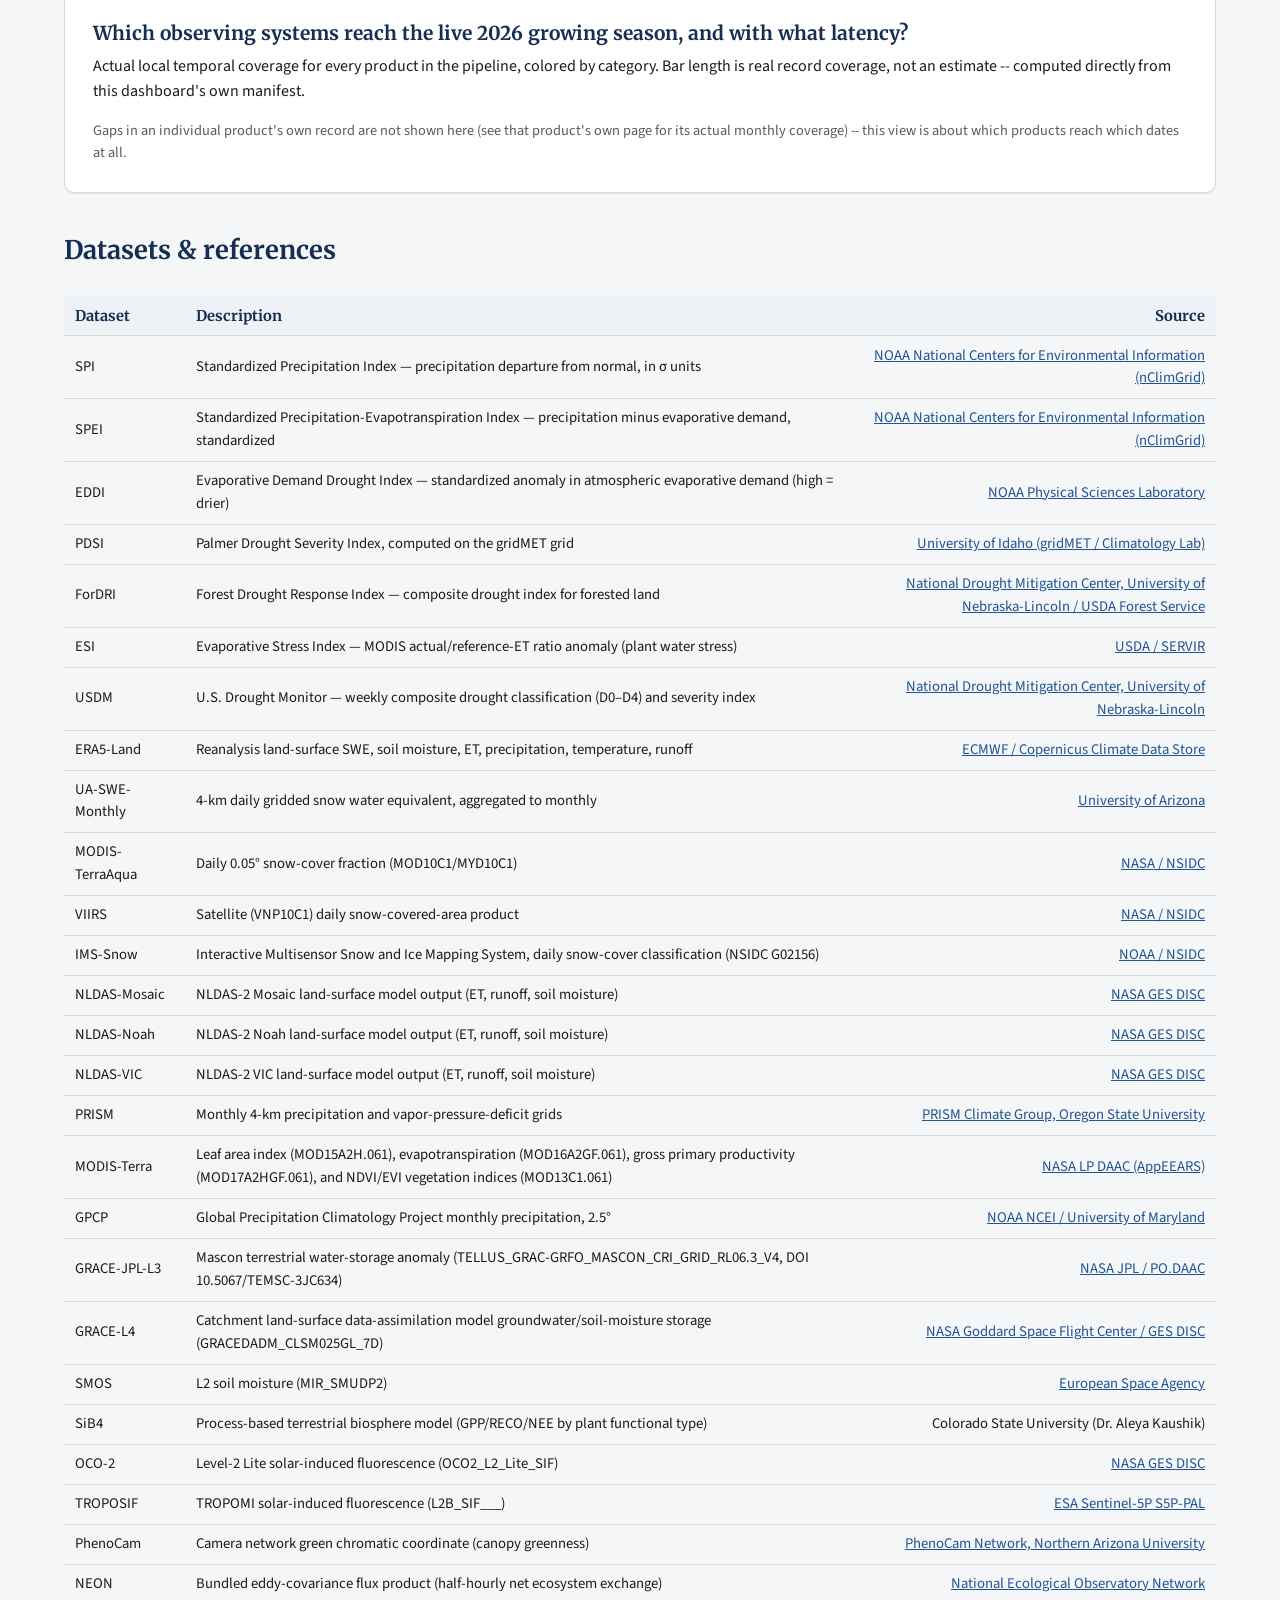
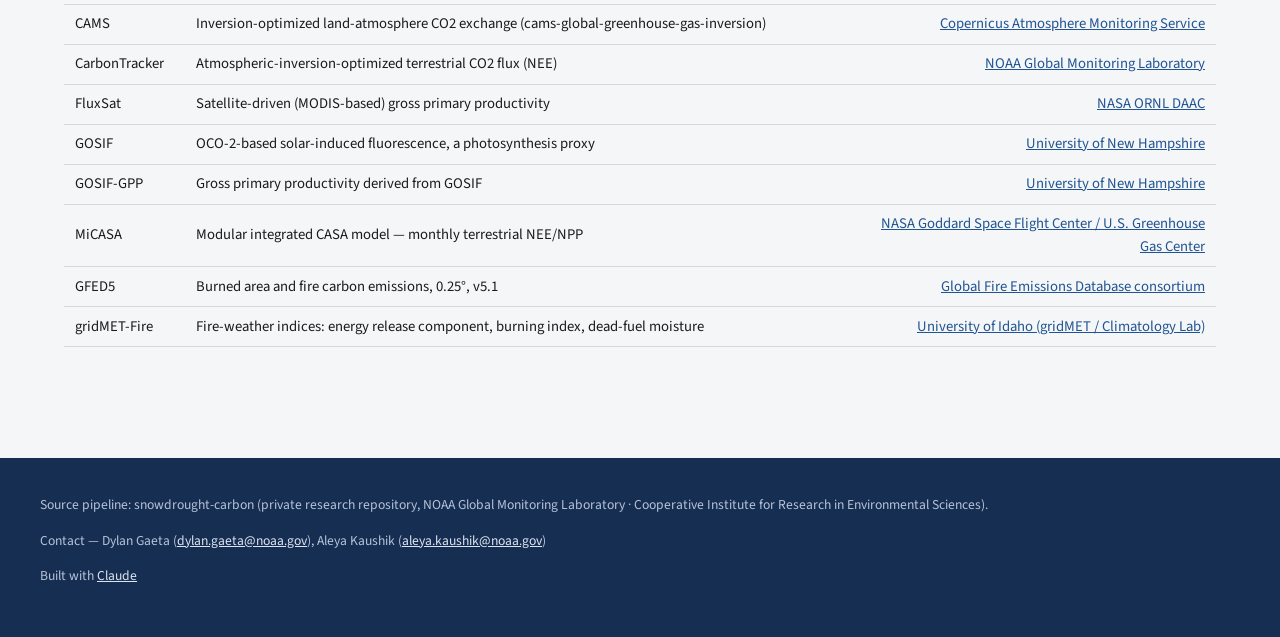
==== commit 502f83f1: "Generalize heatmap periods, fix zero-color, move coverage chart to About, hide dead map controls Hea" ====
--- a/about.html
+++ b/about.html
@@ -9,6 +9,7 @@
 <link rel="preconnect" href="https://fonts.googleapis.com">
 <link href="https://fonts.googleapis.com/css2?family=Source+Sans+Pro:wght@400;600;700&family=Merriweather:wght@700;900&display=swap" rel="stylesheet">
 <link rel="stylesheet" href="css/style.css">
+<script src="https://cdn.plot.ly/plotly-2.35.2.min.js"></script>
 </head>
 <body>
 
@@ -130,6 +131,18 @@
           <tr><td>D4 &mdash; Exceptional Drought</td><td>0.00&ndash;2.00</td><td>&ldquo;Exceptional and widespread crop/pasture losses&rdquo; and &ldquo;shortages of water in reservoirs, streams, and wells creating water emergencies.&rdquo;</td></tr>
         </tbody>
       </table>
+    </div>
+  </section>
+
+  <section id="observational-coverage">
+    <h2>Data availability</h2>
+    <div class="panel finding-card">
+      <h3>Which observing systems reach the live 2026 growing season, and with what latency?</h3>
+      <p>Actual local temporal coverage for every product in the pipeline,
+        colored by category. Bar length is real record coverage, not an
+        estimate -- computed directly from this dashboard's own manifest.</p>
+      <div id="coverage-chart"></div>
+      <p class="finding-note">Gaps in an individual product's own record are not shown here (see that product's own page for its actual monthly coverage) -- this view is about which products reach which dates at all.</p>
     </div>
   </section>
 
@@ -197,17 +210,6 @@
 </footer>
 
 <script src="js/common.js"></script>
-<script>
-async function init() {
-  await loadManifest();
-  const list = document.getElementById("value-type-list");
-  Object.entries(manifest.value_type_glossary || {}).forEach(([key, text]) => {
-    const li = document.createElement("li");
-    li.innerHTML = `<strong>${key}</strong>: ${text}`;
-    list.appendChild(li);
-  });
-}
-init();
-</script>
+<script src="js/about.js"></script>
 </body>
 </html>
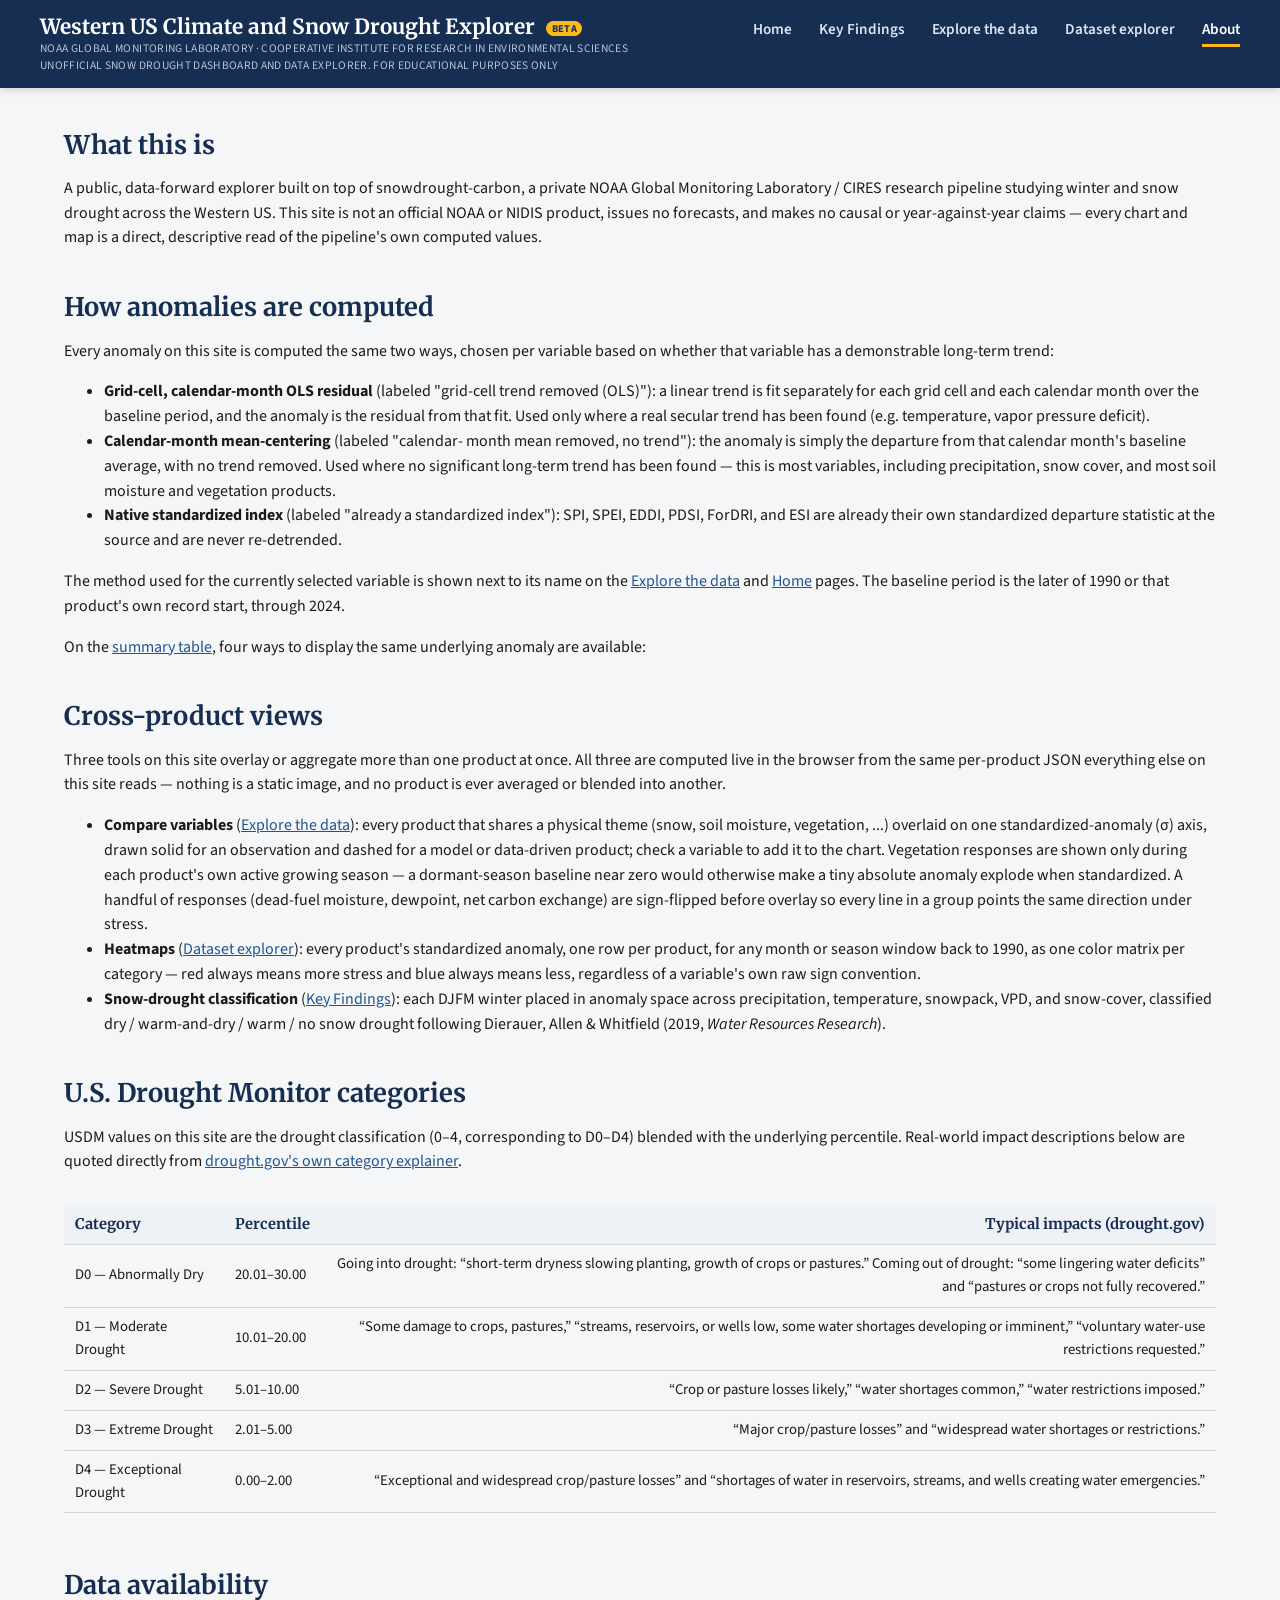
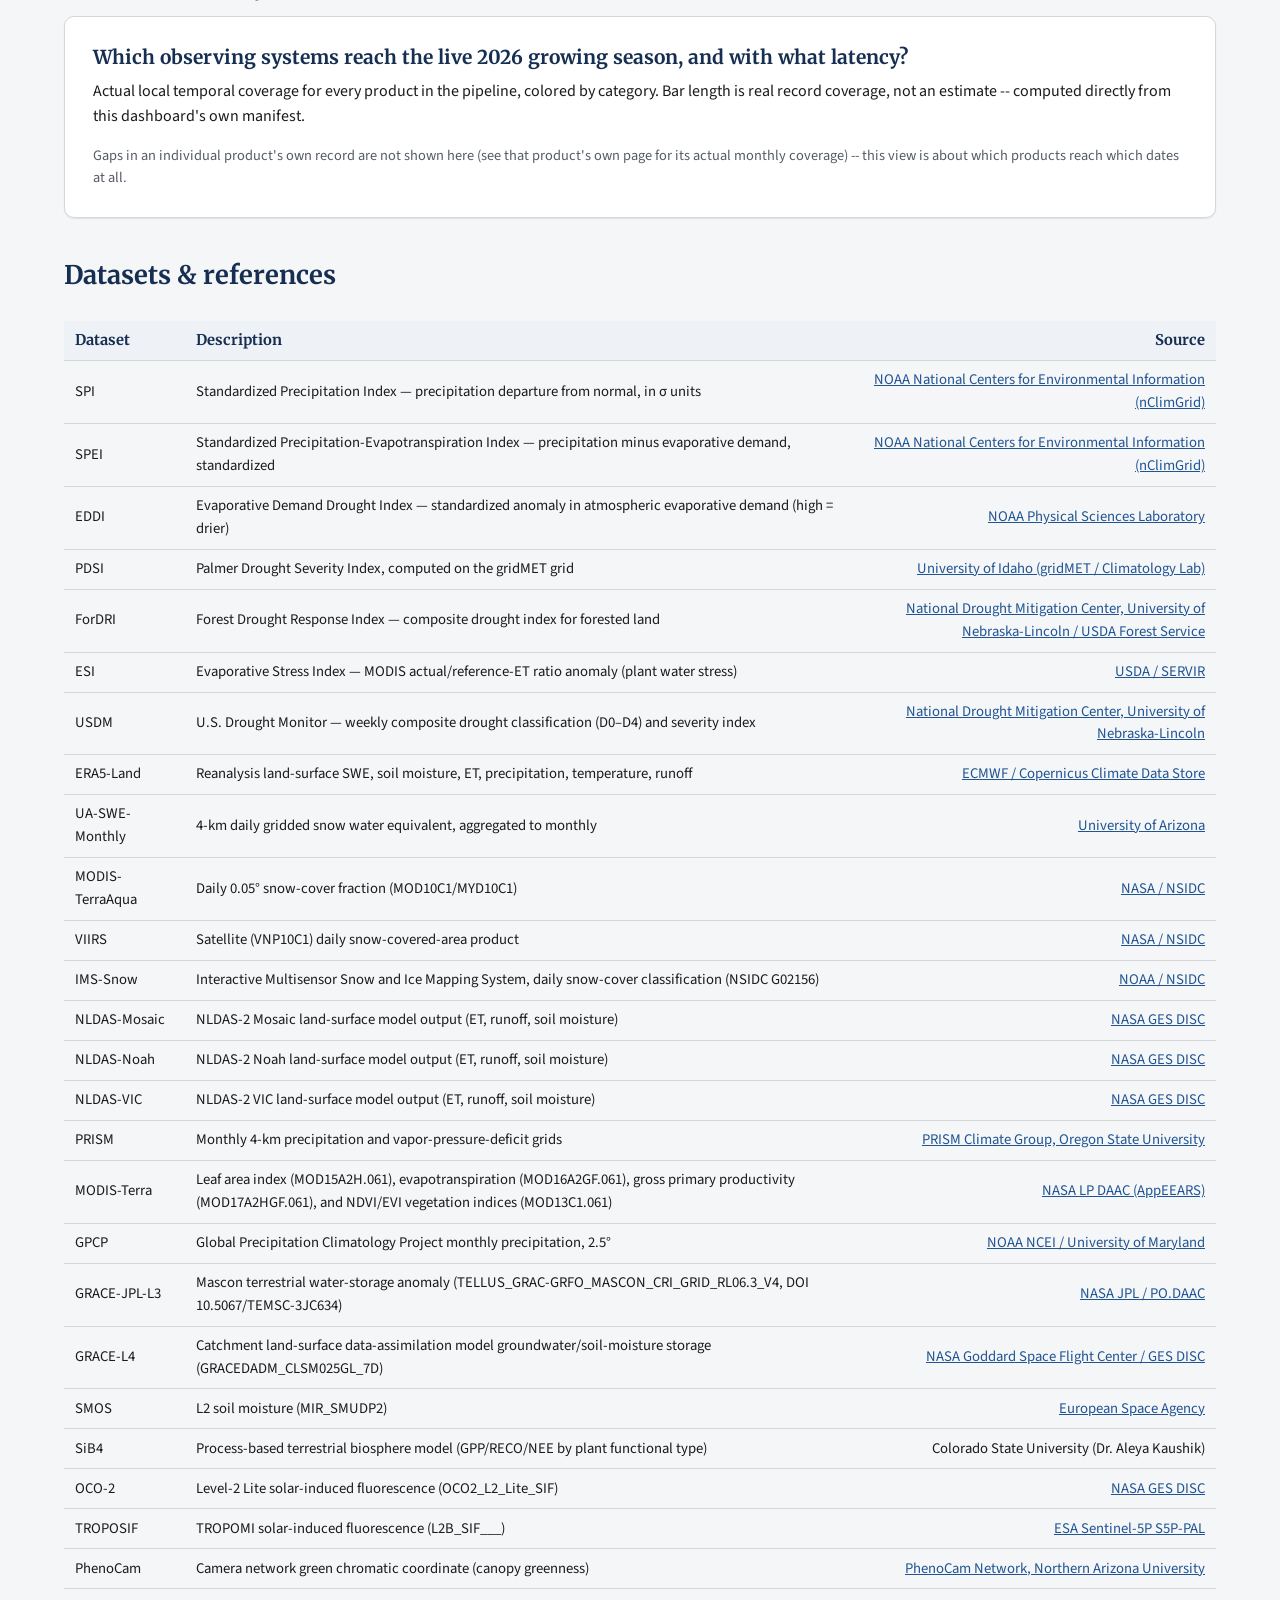
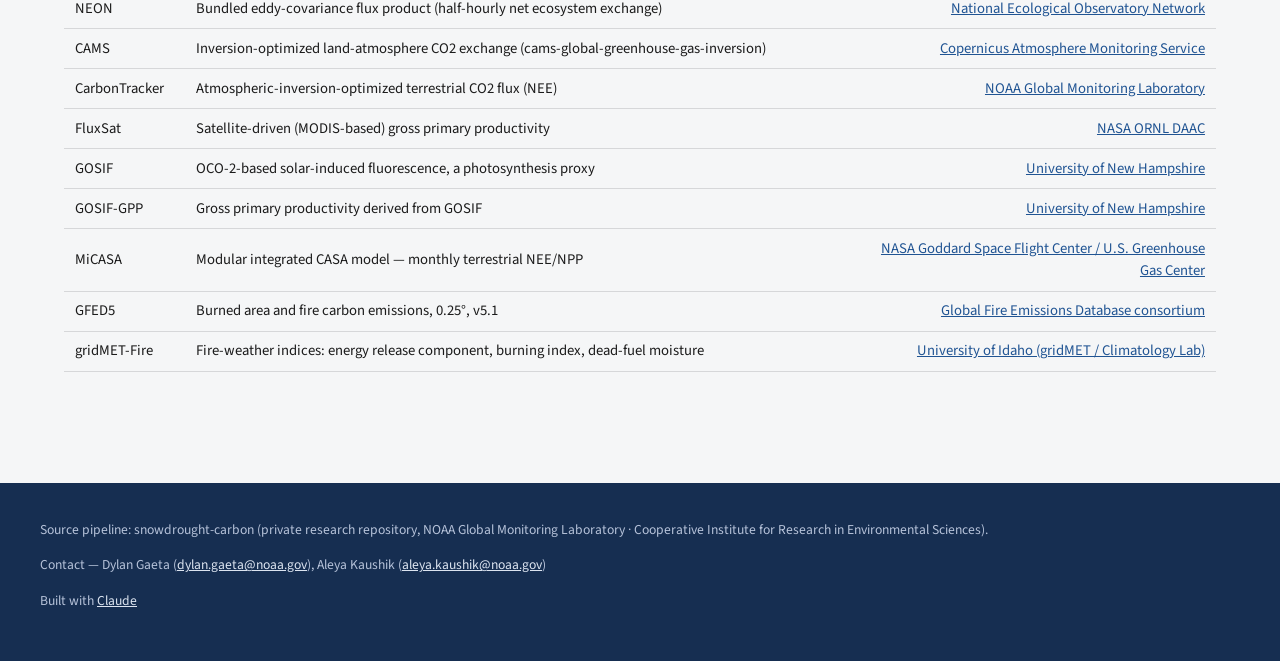
==== commit 3ed39bdf: "Restructure Explore into 3 focused pages; remove duplicated map, redundant Compare mode, region-rese" ====
--- a/about.html
+++ b/about.html
@@ -23,6 +23,7 @@
       <a href="index.html">Home</a>
       <a href="findings.html">Key Findings</a>
       <a href="explore.html">Explore the data</a>
+      <a href="data.html">Dataset explorer</a>
       <a href="about.html" class="active">About</a>
     </nav>
   </div>
@@ -74,8 +75,8 @@
       of 1990 or that product's own record start, through 2024.
     </p>
     <p>
-      On the summary table, four ways to display the same underlying
-      anomaly are available:
+      On the <a href="data.html">summary table</a>, four ways to display the
+      same underlying anomaly are available:
     </p>
     <ul id="value-type-list"></ul>
   </section>
@@ -90,21 +91,24 @@
       another.
     </p>
     <ul>
-      <li><strong>Compare variables &mdash; "By category" mode</strong>
+      <li><strong>Compare variables</strong>
         (<a href="explore.html#compare">Explore the data</a>): every product
         that shares a physical theme (snow, soil moisture, vegetation, ...)
         overlaid on one standardized-anomaly (&sigma;) axis, drawn solid for
-        an observation and dashed for a model or data-driven product.
-        Vegetation responses are shown only during each product's own active
-        growing season &mdash; a dormant-season baseline near zero would
-        otherwise make a tiny absolute anomaly explode when standardized. A
-        handful of responses (dead-fuel moisture, dewpoint, net carbon
-        exchange) are sign-flipped before overlay so every line in a group
-        points the same direction under stress.</li>
-      <li><strong>Heatmaps</strong> (<a href="explore.html#heatmaps">Explore
-        the data</a>): every product's standardized anomaly by month, either
-        the most recent 12 months or each DJFM winter back to 1999, as one
-        color matrix per category.</li>
+        an observation and dashed for a model or data-driven product; check a
+        variable to add it to the chart. Vegetation responses are shown only
+        during each product's own active growing season &mdash; a
+        dormant-season baseline near zero would otherwise make a tiny
+        absolute anomaly explode when standardized. A handful of responses
+        (dead-fuel moisture, dewpoint, net carbon exchange) are sign-flipped
+        before overlay so every line in a group points the same direction
+        under stress.</li>
+      <li><strong>Heatmaps</strong> (<a href="data.html#heatmaps">Dataset
+        explorer</a>): every product's standardized anomaly, one row per
+        product, for any month or season window back to 1990, as one color
+        matrix per category &mdash; red always means more stress and blue
+        always means less, regardless of a variable's own raw sign
+        convention.</li>
       <li><strong>Snow-drought classification</strong>
         (<a href="findings.html">Key Findings</a>): each DJFM winter placed
         in anomaly space across precipitation, temperature, snowpack, VPD,
--- a/css/style.css
+++ b/css/style.css
@@ -235,6 +235,35 @@
 .detrend-badge.detrend-mean_centered { background: #eef1f5; color: #3d4451; }
 .detrend-badge.detrend-native_index { background: #e3f3ea; color: #1f6b41; }
 
+/* User-added seasonal-chart years (js/explore.js's explorerState.extraYears)
+   -- each removable via its own x, same idea as a browser tab-group chip. */
+.year-chip-row { display: flex; flex-wrap: wrap; gap: 0.4rem; margin: 0.6rem 0; }
+.year-chip {
+  display: inline-flex;
+  align-items: center;
+  gap: 0.35rem;
+  padding: 0.2rem 0.3rem 0.2rem 0.6rem;
+  border-radius: 999px;
+  font-size: 0.85rem;
+  font-weight: 600;
+  color: #fff;
+}
+.year-chip button {
+  display: inline-flex;
+  align-items: center;
+  justify-content: center;
+  width: 1.2em;
+  height: 1.2em;
+  border: none;
+  border-radius: 50%;
+  background: rgba(255, 255, 255, 0.25);
+  color: #fff;
+  font-size: 0.8rem;
+  line-height: 1;
+  cursor: pointer;
+}
+.year-chip button:hover { background: rgba(255, 255, 255, 0.4); }
+
 /* --- Explorer page --- */
 .explorer-layout {
   display: grid;
@@ -338,7 +367,30 @@
 .selector-row select:focus-visible { border-color: var(--blue); box-shadow: var(--shadow-focus); outline: none; }
 
 .value-glossary { font-size: 0.85rem; color: var(--text-muted); margin: -0.4rem 0 1rem; font-style: italic; }
-.compare-pickers select { min-width: 220px; }
+
+/* "By category" Compare mode: real checkboxes next to each variable instead
+   of Plotly's own built-in legend -- with ~15-27 products in some
+   categories, showing them all at once on load was unreadable, so only the
+   first 1-2 start checked and the rest are opt-in. Legend sits BELOW the
+   chart (not beside it) as a wrapping grid, not a fixed-width sidebar --
+   a side-by-side layout meant computing a width split between a
+   Plotly-rendered chart and a fixed-width column that doesn't reliably hold
+   at every real browser window size, cutting the legend off-screen. Below
+   the chart, full page width, wrapping freely, has no such failure mode. */
+.compare-chart-layout { display: flex; flex-direction: column; gap: 0.75rem; }
+.compare-legend {
+  display: flex;
+  flex-wrap: wrap;
+  gap: 0.5rem 1.25rem;
+  max-height: 220px;
+  overflow-y: auto;
+  font-size: 0.85rem;
+  padding: 0.75rem;
+  border: 1px solid var(--border);
+  border-radius: var(--radius-sm);
+}
+.compare-legend-item { display: flex; align-items: center; gap: 0.4rem; cursor: pointer; white-space: nowrap; }
+.compare-legend-swatch { display: inline-block; width: 1.1em; height: 0.3em; border-radius: 2px; flex-shrink: 0; }
 
 .region-toggle, .view-tabs {
   display: inline-flex;
@@ -377,34 +429,6 @@
   padding: 0.75rem;
 }
 .map-image-wrap img { max-width: 100%; height: auto; border-radius: var(--radius-sm); }
-.embedded-map-note { font-size: 0.9rem; color: var(--text-muted); margin-bottom: 0.5rem; }
-body.embedded .site-header { display: none; }
-body.embedded main { padding: 0.5rem; }
-/* index.html's own heading/intro/search/category-tabs/product picker (plus
-   its footer and "see also" line, now that the homepage carries those too)
-   are all redundant with the page already embedding it (Explore already has
-   its own picker and passes the selection via URL hash) -- shown, they
-   doubled the page inside the iframe and forced an internal scrollbar
-   ("buried in a scrollable box"). Only the map itself + its own per-view
-   controls stay. */
-body.embedded #interactive-maps > h2,
-body.embedded #interactive-maps > p,
-body.embedded .product-search-wrap,
-body.embedded .category-tabs,
-body.embedded .selector-row,
-body.embedded .product-meta,
-body.embedded .see-also,
-body.embedded .site-footer {
-  display: none;
-}
-body.embedded .explorer-layout { grid-template-columns: 1fr; gap: 0; }
-.embedded-map-iframe {
-  width: 100%;
-  min-height: 300px;
-  border: 1px solid var(--border);
-  border-radius: var(--radius-md);
-  box-shadow: var(--shadow-sm);
-}
 .finding-card h3 { margin-top: 0; }
 .finding-note { color: var(--text-muted); font-size: 0.9rem; margin-top: 0.6rem; margin-bottom: 0; }
 /* Matches code/11_context_SnowDroughtQuadrants_analyze.py's own
@@ -416,21 +440,8 @@
 .boundary-toggle { display: inline-flex; align-items: center; gap: 0.4rem; font-size: 0.9rem; color: var(--text-muted); cursor: pointer; }
 .year-slider-wrap { display: inline-flex; align-items: center; gap: 0.6rem; max-width: 100%; }
 .year-slider-wrap #ol-year-slider { width: 220px; max-width: 40vw; }
-.year-slider-wrap button {
-  font-family: var(--font-body);
-  font-size: 0.85rem;
-  padding: 0.5rem 0.9rem;
-  border: 1px solid var(--border);
-  border-radius: var(--radius-sm);
-  background: var(--bg-panel);
-  cursor: pointer;
-  transition: background var(--transition), color var(--transition);
-}
-.year-slider-wrap button.active { background: var(--navy); color: #fff; }
-.year-slider-caption { font-size: 0.85rem; color: var(--text-muted); white-space: nowrap; }
 .year-slider-bound { font-size: 0.8rem; color: var(--text-muted); }
 .year-slider-value { font-size: 0.9rem; font-weight: 700; color: var(--navy); min-width: 3.2em; }
-.year-slider-value.inactive { color: var(--text-muted); font-weight: 600; }
 #ol-map-wrap {
   background: #fff;
   border: 1px solid var(--border);
@@ -461,6 +472,10 @@
 @media (max-width: 820px) {
   #ol-map { width: 100%; height: auto; }
 }
+/* OpenLayers defaults the attribution control to the bottom-right, which
+   sits under this map's own "Reset view"/"Full screen" buttons there --
+   bottom-left is clear on every product's domain extent. */
+#ol-map .ol-attribution { right: auto; left: 0.5em; }
 .ol-sidebar { min-width: 200px; }
 #ol-legend {
   font-size: 0.85rem;
@@ -500,6 +515,22 @@
   white-space: nowrap;
   color: var(--text-muted);
 }
+/* Baseline/climatology legend: a smooth gradient bar (not discrete swatches
+   -- see buildContinuousColorExpression in js/map-viewer.js) with a handful
+   of evenly-spaced tick labels positioned alongside it by percentage, same
+   height/vertical convention (highest value at top) as the anomaly legend's
+   discrete swatch stack above. */
+.ol-legend-gradient-wrap { position: relative; display: flex; align-items: stretch; height: 220px; margin-bottom: 1rem; }
+.ol-legend-gradient { width: 22px; border-radius: var(--radius-sm); border: 1px solid var(--border); flex-shrink: 0; }
+.ol-legend-gradient-ticks { position: relative; flex: 1; margin-left: 8px; }
+.ol-legend-gradient-tick {
+  position: absolute;
+  left: 0;
+  transform: translateY(-50%);
+  font-size: 12px;
+  white-space: nowrap;
+  color: var(--text-muted);
+}
 #ol-query-readout { margin-top: 0.6rem; font-size: 0.9rem; color: var(--text); min-height: 1.2em; }
 /* Vertical, not the horizontal wrapping row this used when it sat in the
    full-width space below the map -- the sidebar column is narrow. */
@@ -515,6 +546,7 @@
   color: var(--navy);
   cursor: pointer;
   text-decoration: none;
+  text-align: center;
   transition: background var(--transition), border-color var(--transition);
 }
 .ol-actions button:hover, .ol-actions a:hover { background: #eef1f5; border-color: var(--blue); }
@@ -557,7 +589,7 @@
 .product-glossary { color: var(--text); font-size: 0.92rem; }
 .product-facts { font-size: 0.85rem; color: var(--text-muted); }
 
-.see-also { font-size: 0.9rem; color: var(--text-muted); margin-top: -0.5rem; }
+.see-also { font-size: 0.9rem; color: var(--text-muted); margin-top: 1rem; }
 
 .site-footer {
   background: var(--navy);
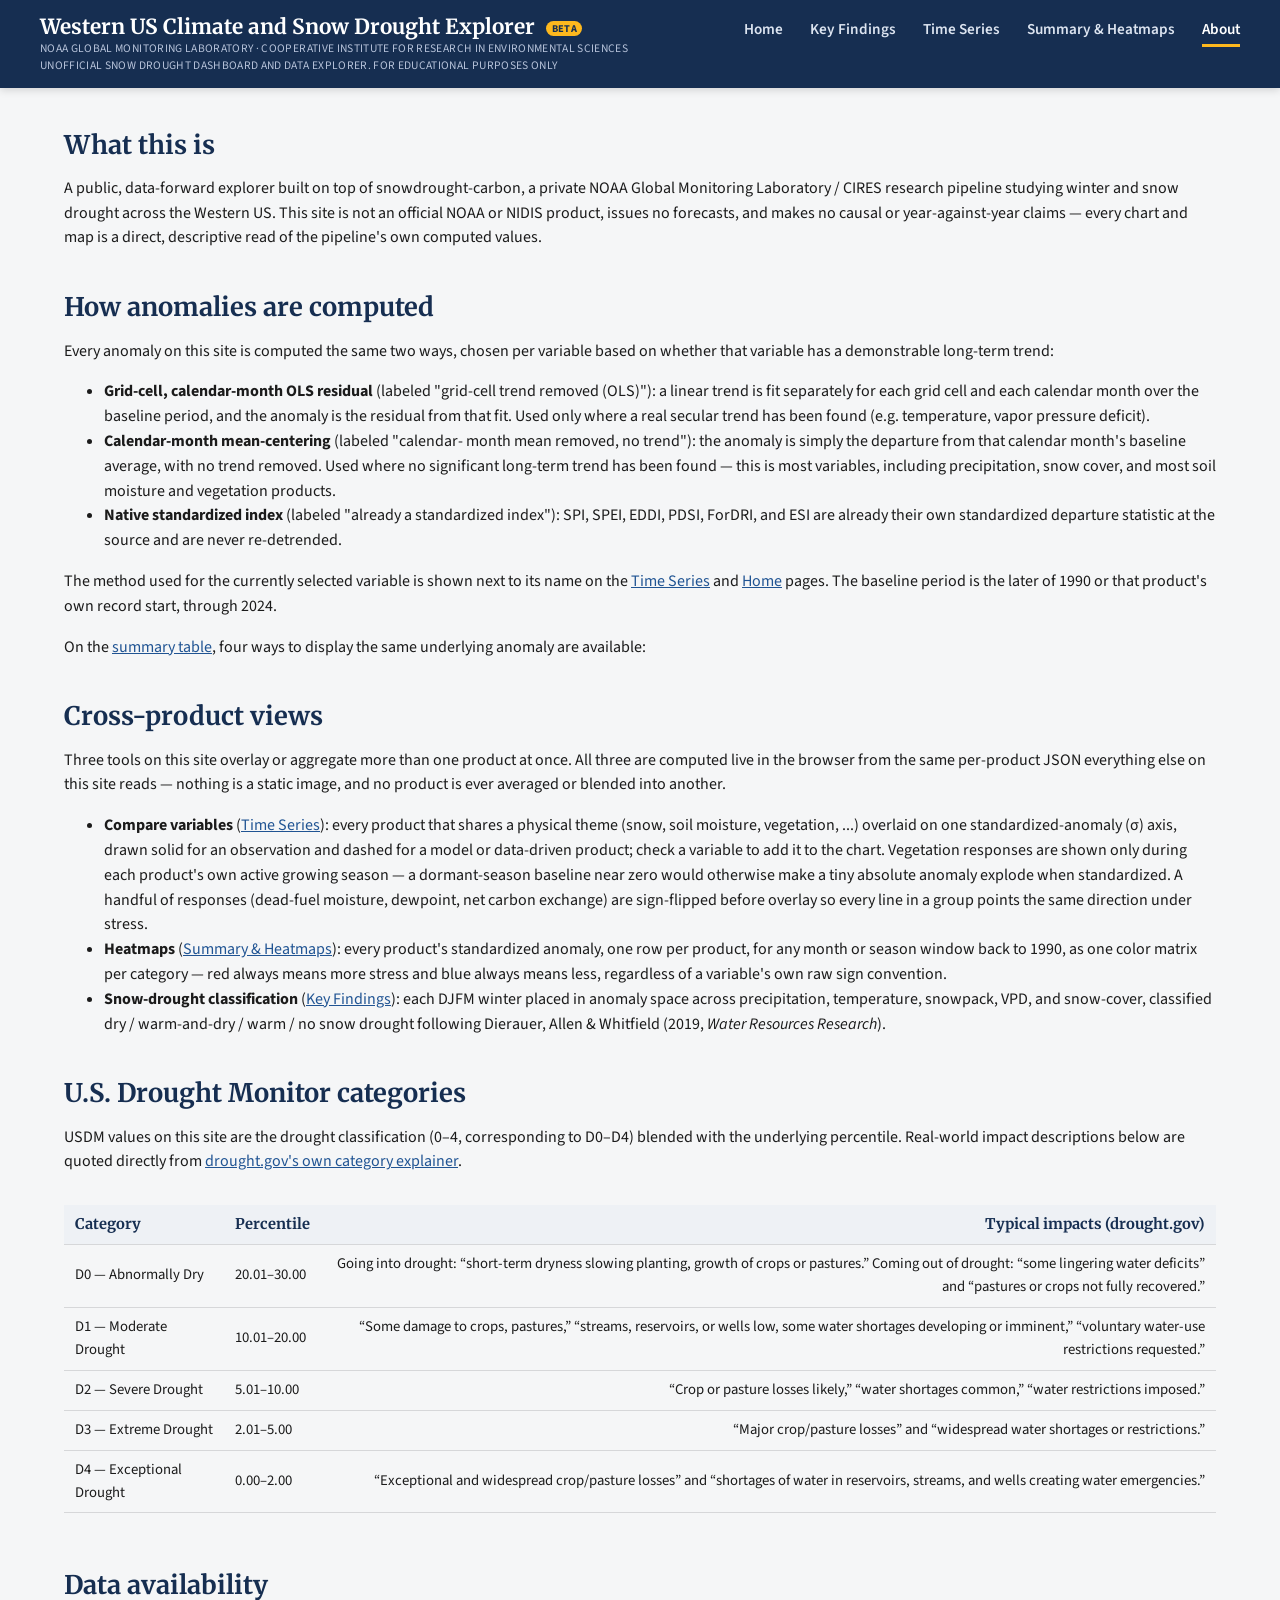
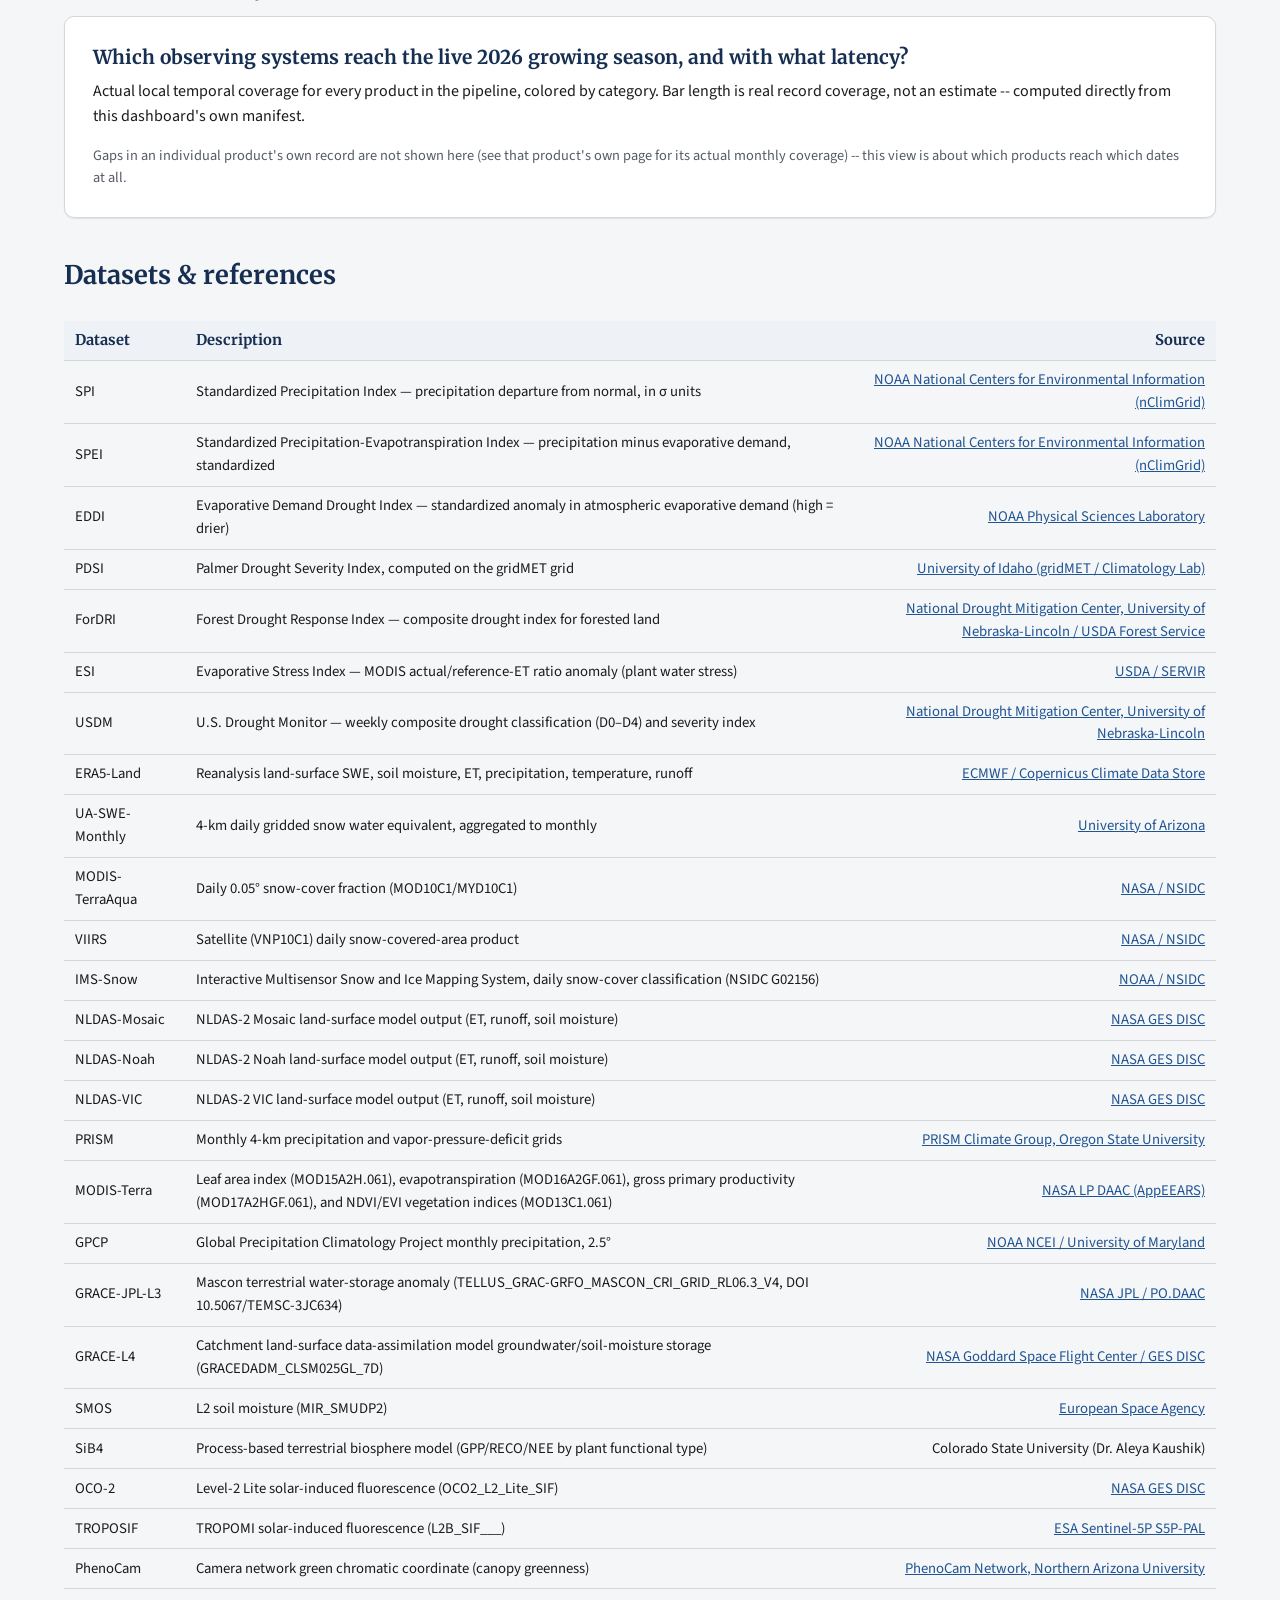
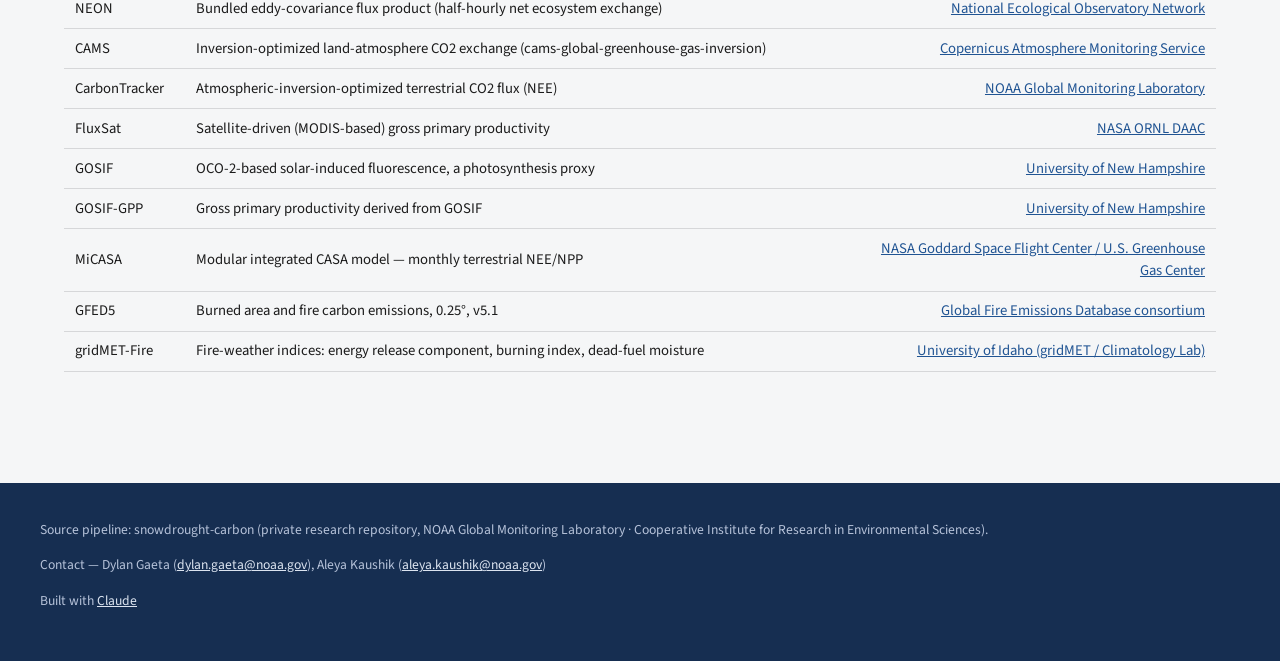
==== commit 8d35fc29: "Rename nav labels: "Explore the data"/"Dataset explorer" were indistinguishable Time Series (explore" ====
--- a/about.html
+++ b/about.html
@@ -22,8 +22,8 @@
     <nav class="site-nav">
       <a href="index.html">Home</a>
       <a href="findings.html">Key Findings</a>
-      <a href="explore.html">Explore the data</a>
-      <a href="data.html">Dataset explorer</a>
+      <a href="explore.html">Time Series</a>
+      <a href="data.html">Summary & Heatmaps</a>
       <a href="about.html" class="active">About</a>
     </nav>
   </div>
@@ -70,7 +70,7 @@
     </ul>
     <p>
       The method used for the currently selected variable is shown next to
-      its name on the <a href="explore.html">Explore the data</a> and
+      its name on the <a href="explore.html">Time Series</a> and
       <a href="index.html">Home</a> pages. The baseline period is the later
       of 1990 or that product's own record start, through 2024.
     </p>
@@ -92,7 +92,7 @@
     </p>
     <ul>
       <li><strong>Compare variables</strong>
-        (<a href="explore.html#compare">Explore the data</a>): every product
+        (<a href="explore.html#compare">Time Series</a>): every product
         that shares a physical theme (snow, soil moisture, vegetation, ...)
         overlaid on one standardized-anomaly (&sigma;) axis, drawn solid for
         an observation and dashed for a model or data-driven product; check a
@@ -103,8 +103,8 @@
         (dead-fuel moisture, dewpoint, net carbon exchange) are sign-flipped
         before overlay so every line in a group points the same direction
         under stress.</li>
-      <li><strong>Heatmaps</strong> (<a href="data.html#heatmaps">Dataset
-        explorer</a>): every product's standardized anomaly, one row per
+      <li><strong>Heatmaps</strong> (<a href="data.html#heatmaps">Summary &amp;
+        Heatmaps</a>): every product's standardized anomaly, one row per
         product, for any month or season window back to 1990, as one color
         matrix per category &mdash; red always means more stress and blue
         always means less, regardless of a variable's own raw sign
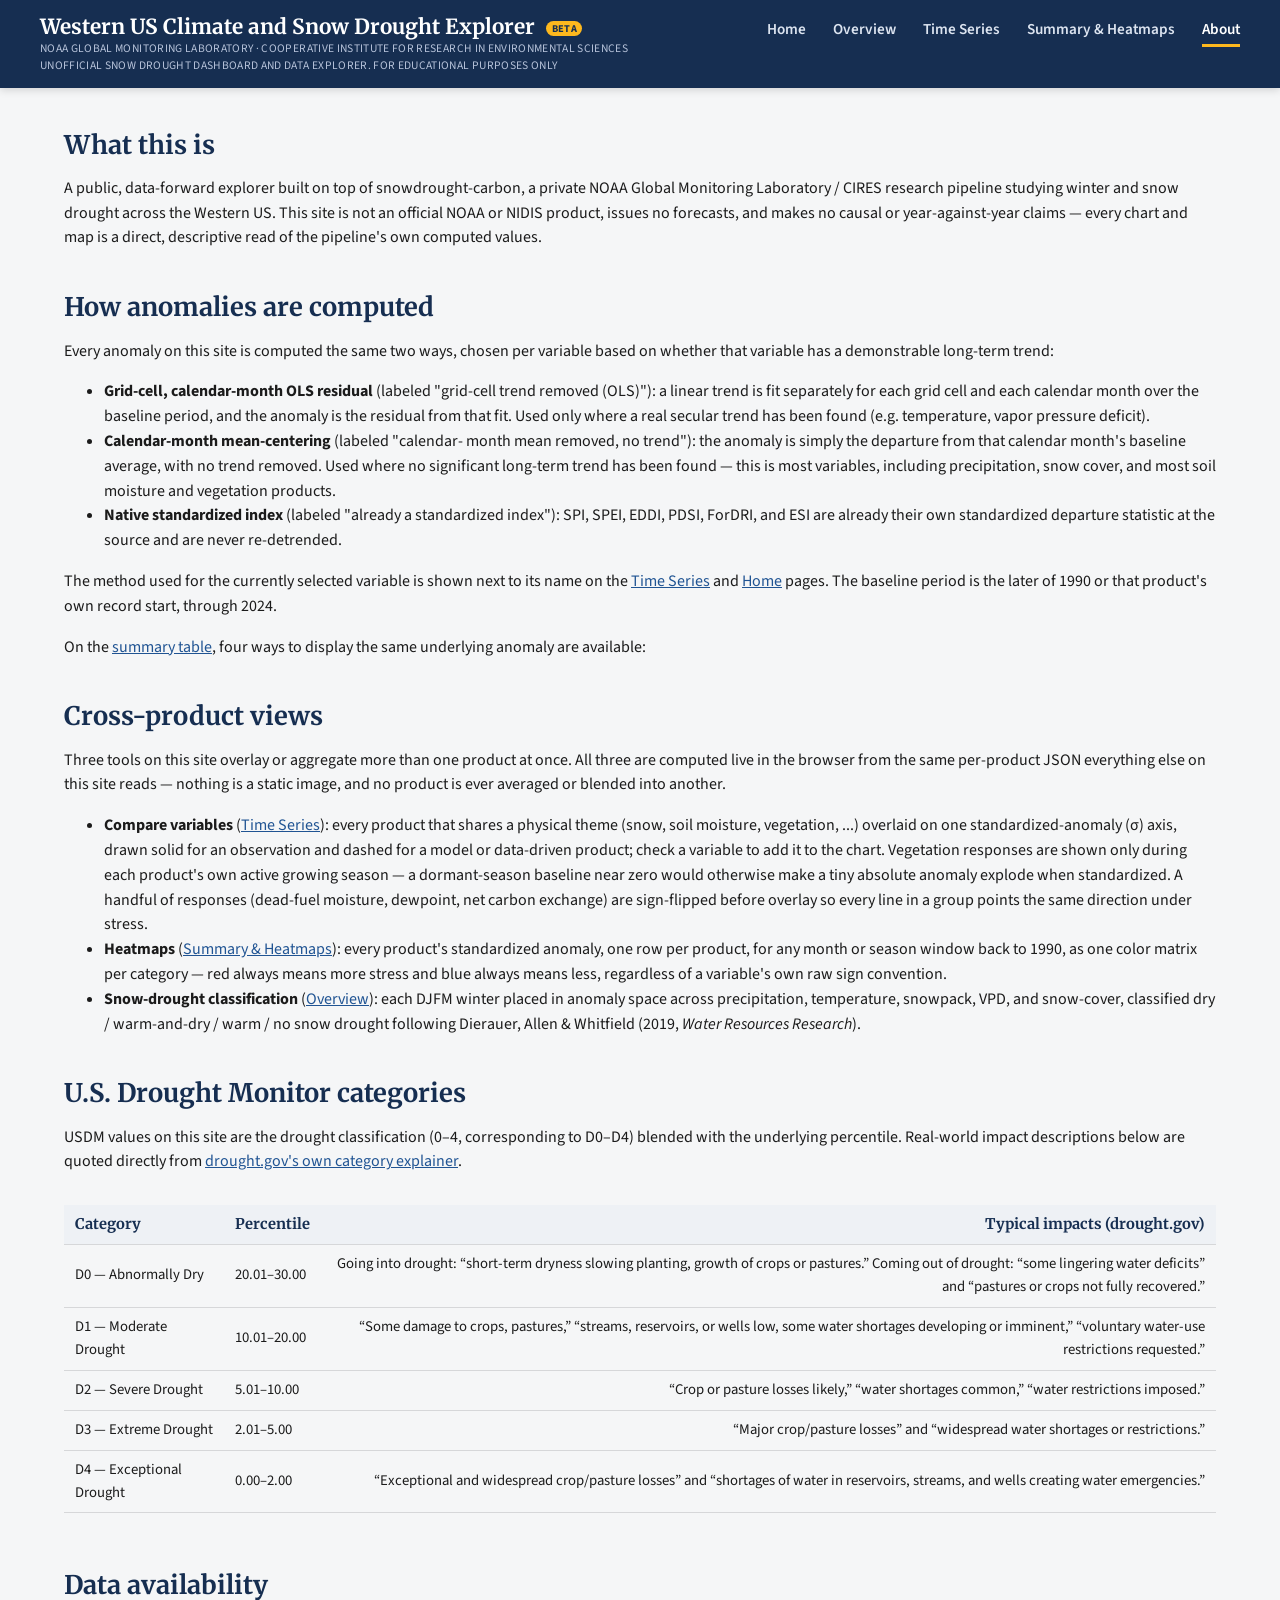
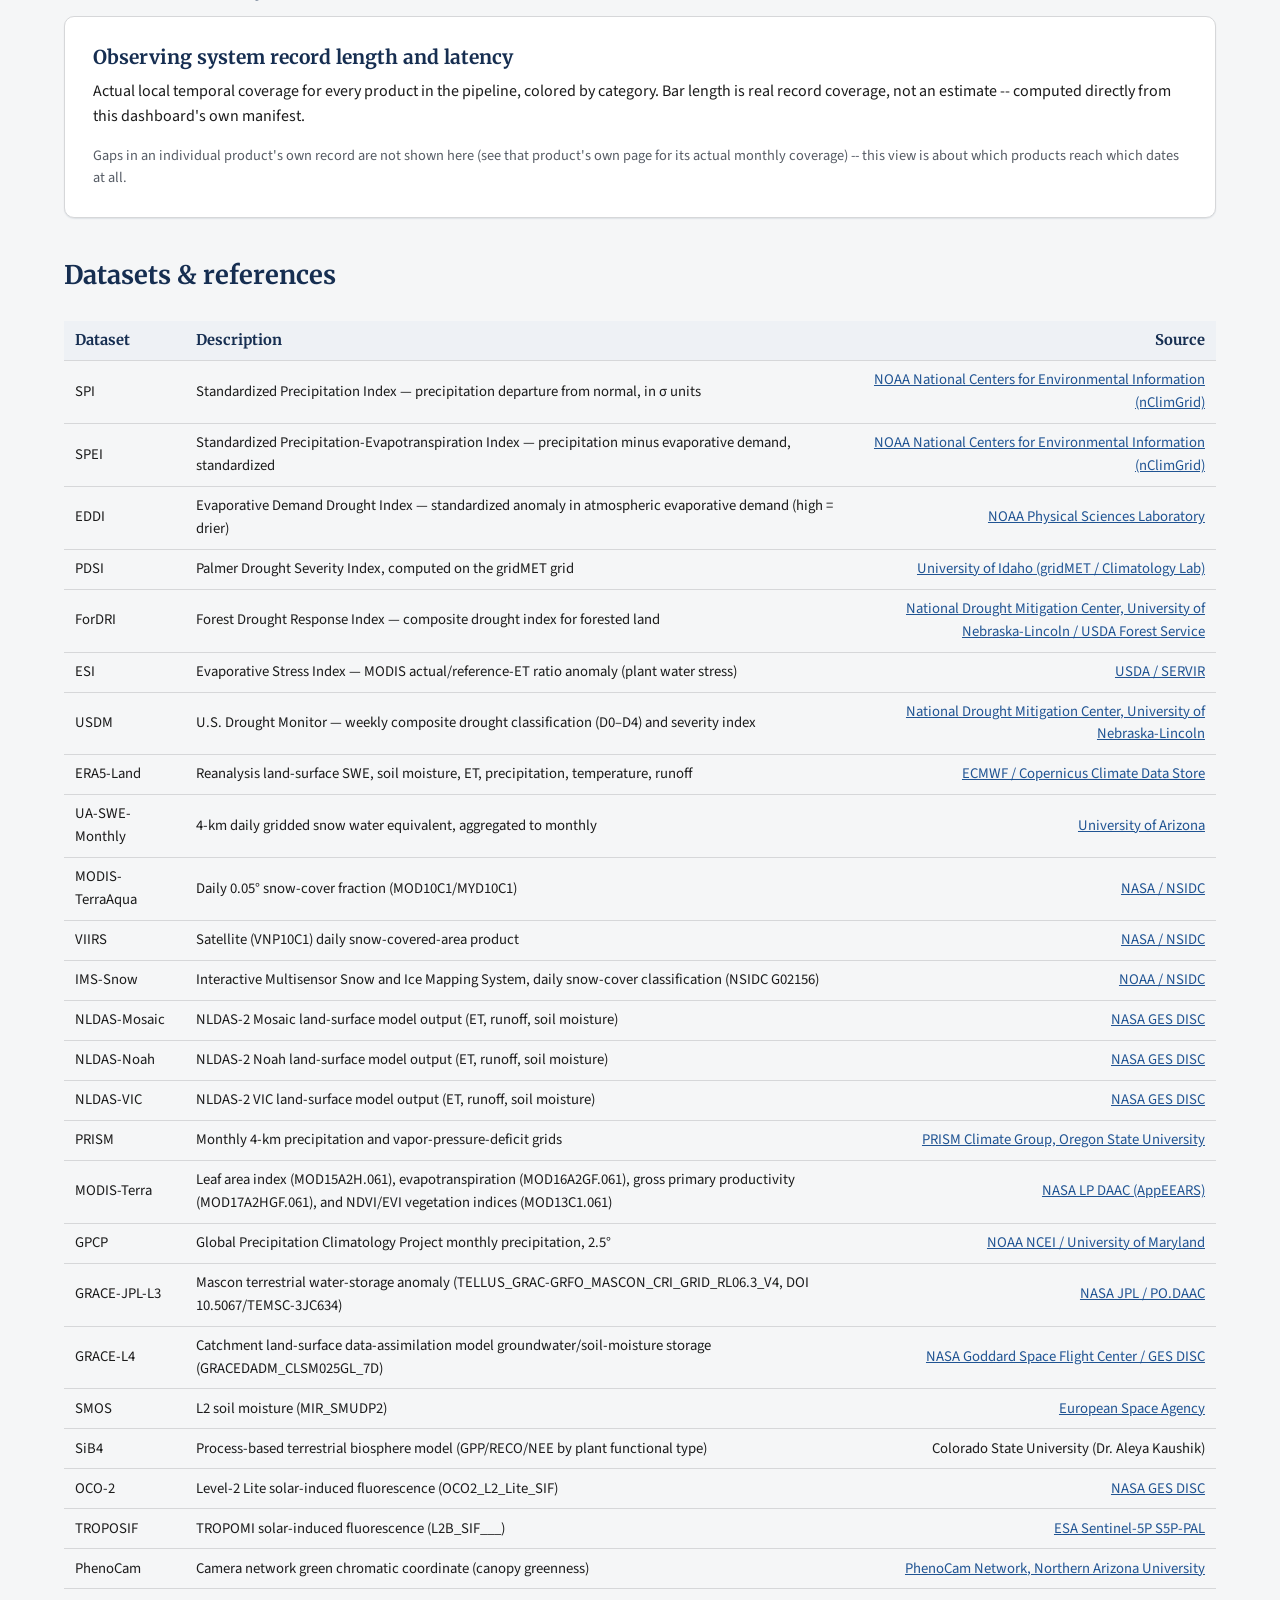
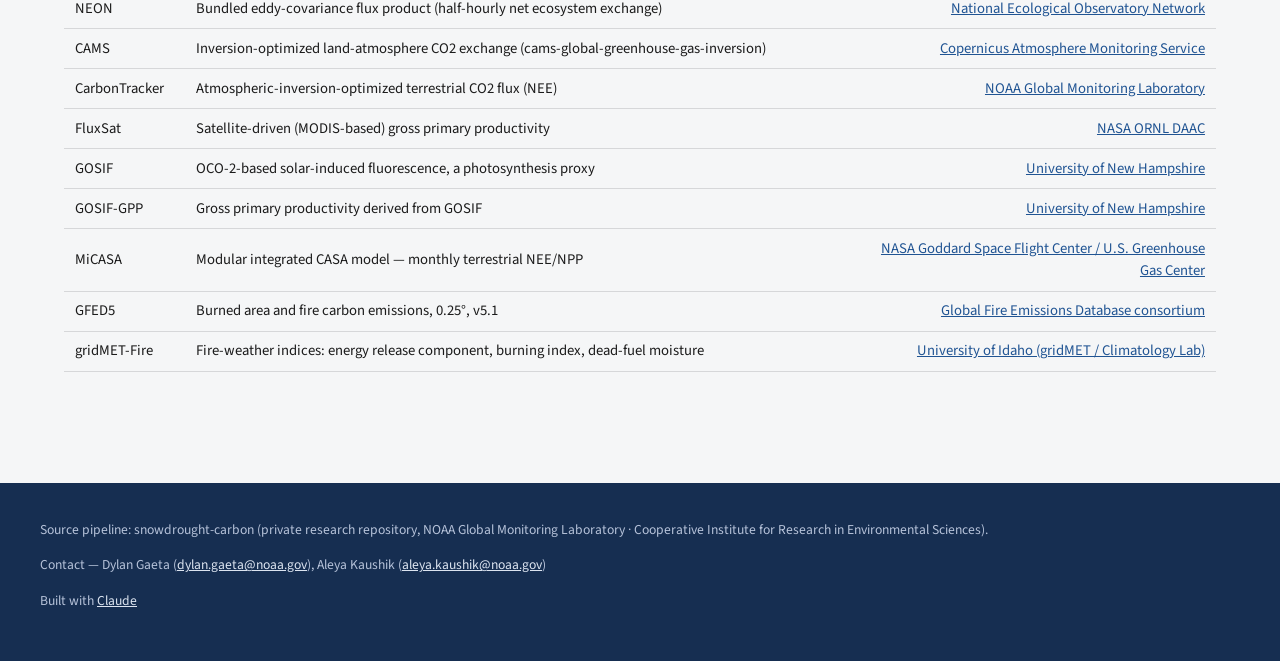
==== commit c37ce072: "Cut narrative/rhetorical-question framing from site copy in favor of short, direct captions -- renam" ====
--- a/about.html
+++ b/about.html
@@ -21,7 +21,7 @@
     </a></h1>
     <nav class="site-nav">
       <a href="index.html">Home</a>
-      <a href="findings.html">Key Findings</a>
+      <a href="findings.html">Overview</a>
       <a href="explore.html">Time Series</a>
       <a href="data.html">Summary & Heatmaps</a>
       <a href="about.html" class="active">About</a>
@@ -110,7 +110,7 @@
         always means less, regardless of a variable's own raw sign
         convention.</li>
       <li><strong>Snow-drought classification</strong>
-        (<a href="findings.html">Key Findings</a>): each DJFM winter placed
+        (<a href="findings.html">Overview</a>): each DJFM winter placed
         in anomaly space across precipitation, temperature, snowpack, VPD,
         and snow-cover, classified dry / warm-and-dry / warm / no snow
         drought following Dierauer, Allen &amp; Whitfield (2019, <em>Water
@@ -141,7 +141,7 @@
   <section id="observational-coverage">
     <h2>Data availability</h2>
     <div class="panel finding-card">
-      <h3>Which observing systems reach the live 2026 growing season, and with what latency?</h3>
+      <h3>Observing system record length and latency</h3>
       <p>Actual local temporal coverage for every product in the pipeline,
         colored by category. Bar length is real record coverage, not an
         estimate -- computed directly from this dashboard's own manifest.</p>
--- a/css/style.css
+++ b/css/style.css
@@ -435,6 +435,23 @@
    figsize=(12.0, 10.2) -- that script never calls set_aspect('equal'), so
    this is the source figure's actual proportions, not a forced square. */
 #quadrant-chart { max-width: 720px; aspect-ratio: 12 / 10.2; margin: 0 auto; }
+
+.heatmap-legend-key {
+  display: flex;
+  gap: 1.5rem;
+  align-items: center;
+  font-size: 0.95rem;
+  font-weight: 600;
+  margin: -0.4rem 0 1rem;
+}
+.heatmap-legend-swatch {
+  display: inline-block;
+  width: 1em;
+  height: 1em;
+  border-radius: 3px;
+  vertical-align: -0.15em;
+  margin-right: 0.3rem;
+}
 .map-empty, .chart-empty { color: var(--text-muted); font-style: italic; padding: 2rem; text-align: center; }
 
 .boundary-toggle { display: inline-flex; align-items: center; gap: 0.4rem; font-size: 0.9rem; color: var(--text-muted); cursor: pointer; }
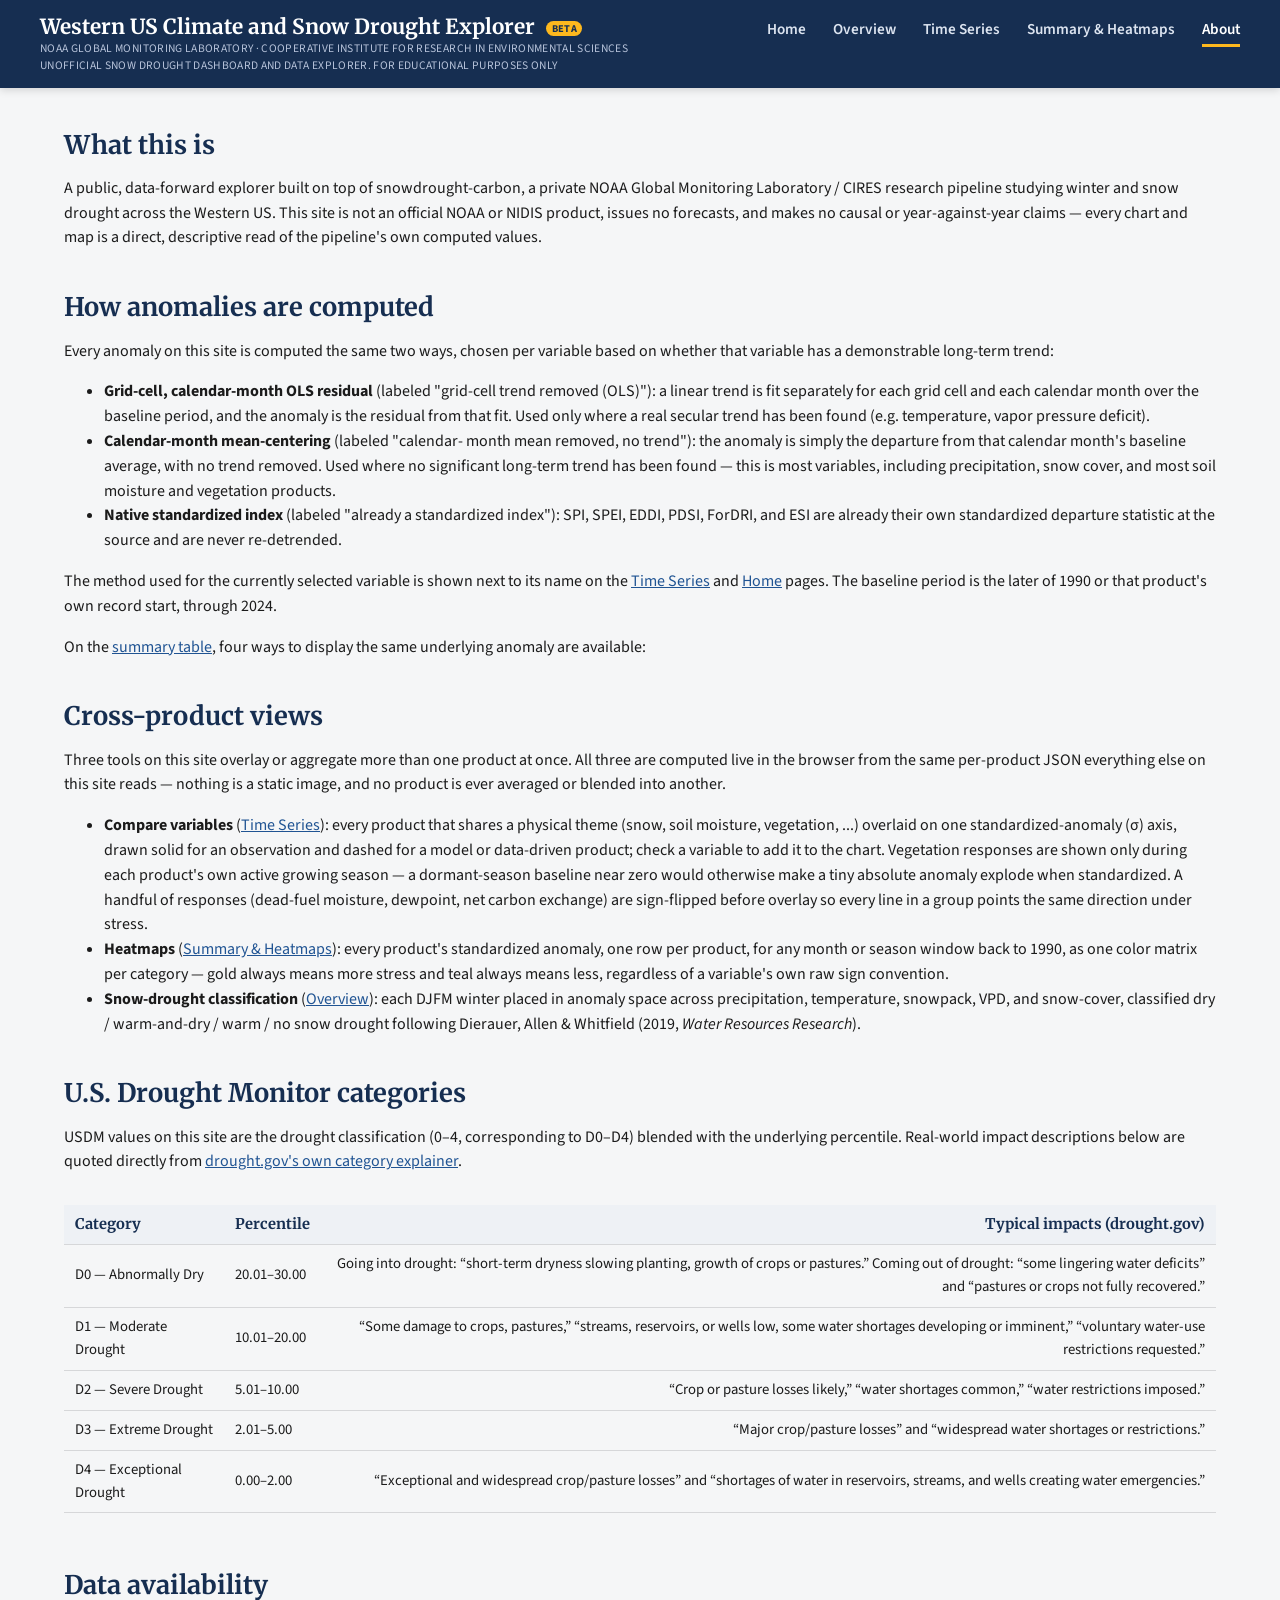
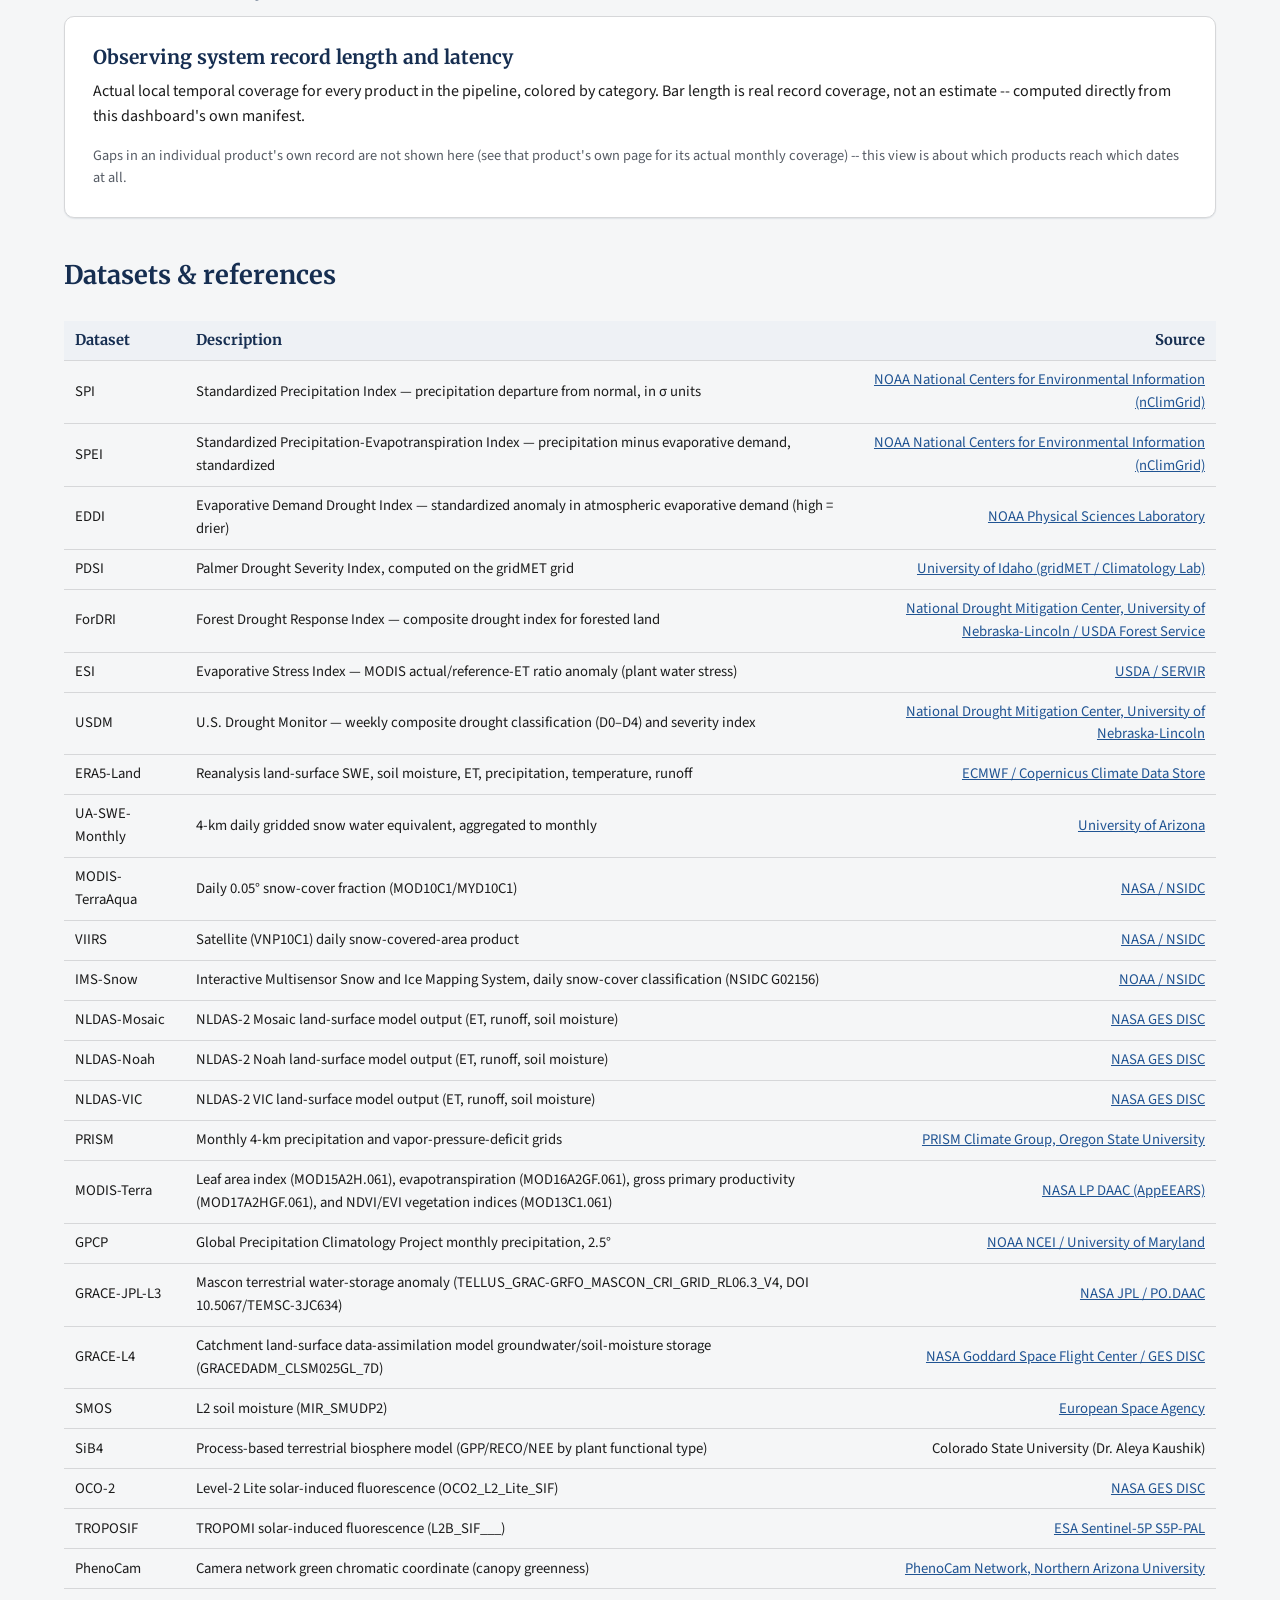
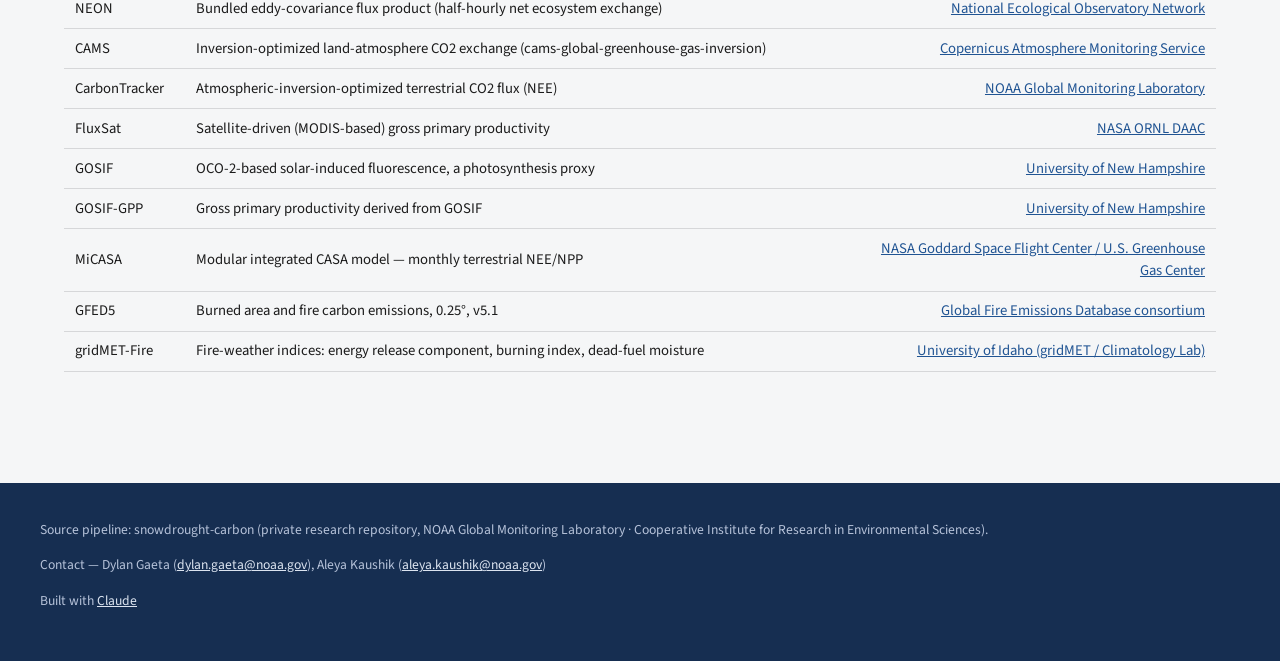
==== commit 27481813: "Recolor stress/relief from red/blue to NCL/ColorBrewer BrBG gold/teal, freeing red exclusively for a" ====
--- a/about.html
+++ b/about.html
@@ -106,7 +106,7 @@
       <li><strong>Heatmaps</strong> (<a href="data.html#heatmaps">Summary &amp;
         Heatmaps</a>): every product's standardized anomaly, one row per
         product, for any month or season window back to 1990, as one color
-        matrix per category &mdash; red always means more stress and blue
+        matrix per category &mdash; gold always means more stress and teal
         always means less, regardless of a variable's own raw sign
         convention.</li>
       <li><strong>Snow-drought classification</strong>
--- a/css/style.css
+++ b/css/style.css
@@ -169,8 +169,8 @@
    (not raw arithmetic sign -- e.g. EDDI/VPD/temperature are "stress" when
    POSITIVE, snow/soil-moisture/precip are "stress" when NEGATIVE). Relief =
    the opposite direction for that same variable. */
-table.headline-table td.stress { color: #a0290f; font-weight: 600; }
-table.headline-table td.relief { color: #205493; font-weight: 600; }
+table.headline-table td.stress { color: #955910; font-weight: 600; }
+table.headline-table td.relief { color: #0e726a; font-weight: 600; }
 table.headline-table tr.group-row td {
   background: #f5f6f7;
   color: var(--navy);
@@ -452,7 +452,16 @@
   vertical-align: -0.15em;
   margin-right: 0.3rem;
 }
-.map-empty, .chart-empty { color: var(--text-muted); font-style: italic; padding: 2rem; text-align: center; }
+.map-empty, .chart-empty, .no-data-cell {
+  color: #b2182b;
+  font-weight: 600;
+  text-align: center;
+  background: #fdecea;
+  border: 2px solid #b2182b;
+  border-radius: 6px;
+}
+.map-empty, .chart-empty { padding: 1.25rem 1.5rem; margin: 1rem 0; }
+.no-data-cell { padding: 0.4rem 0.6rem; }
 
 .boundary-toggle { display: inline-flex; align-items: center; gap: 0.4rem; font-size: 0.9rem; color: var(--text-muted); cursor: pointer; }
 .year-slider-wrap { display: inline-flex; align-items: center; gap: 0.6rem; max-width: 100%; }
@@ -590,7 +599,7 @@
 .series-toggle button:last-child { border-right: none; }
 .series-toggle button:hover:not(.active):not(:disabled) { background: #eef1f5; color: var(--text); }
 .series-toggle button.active { background: var(--navy); color: #fff; }
-.series-toggle button:disabled { cursor: not-allowed; }
+.series-toggle button:disabled { cursor: not-allowed; opacity: 0.4; }
 
 .product-meta {
   font-size: 0.85rem;
